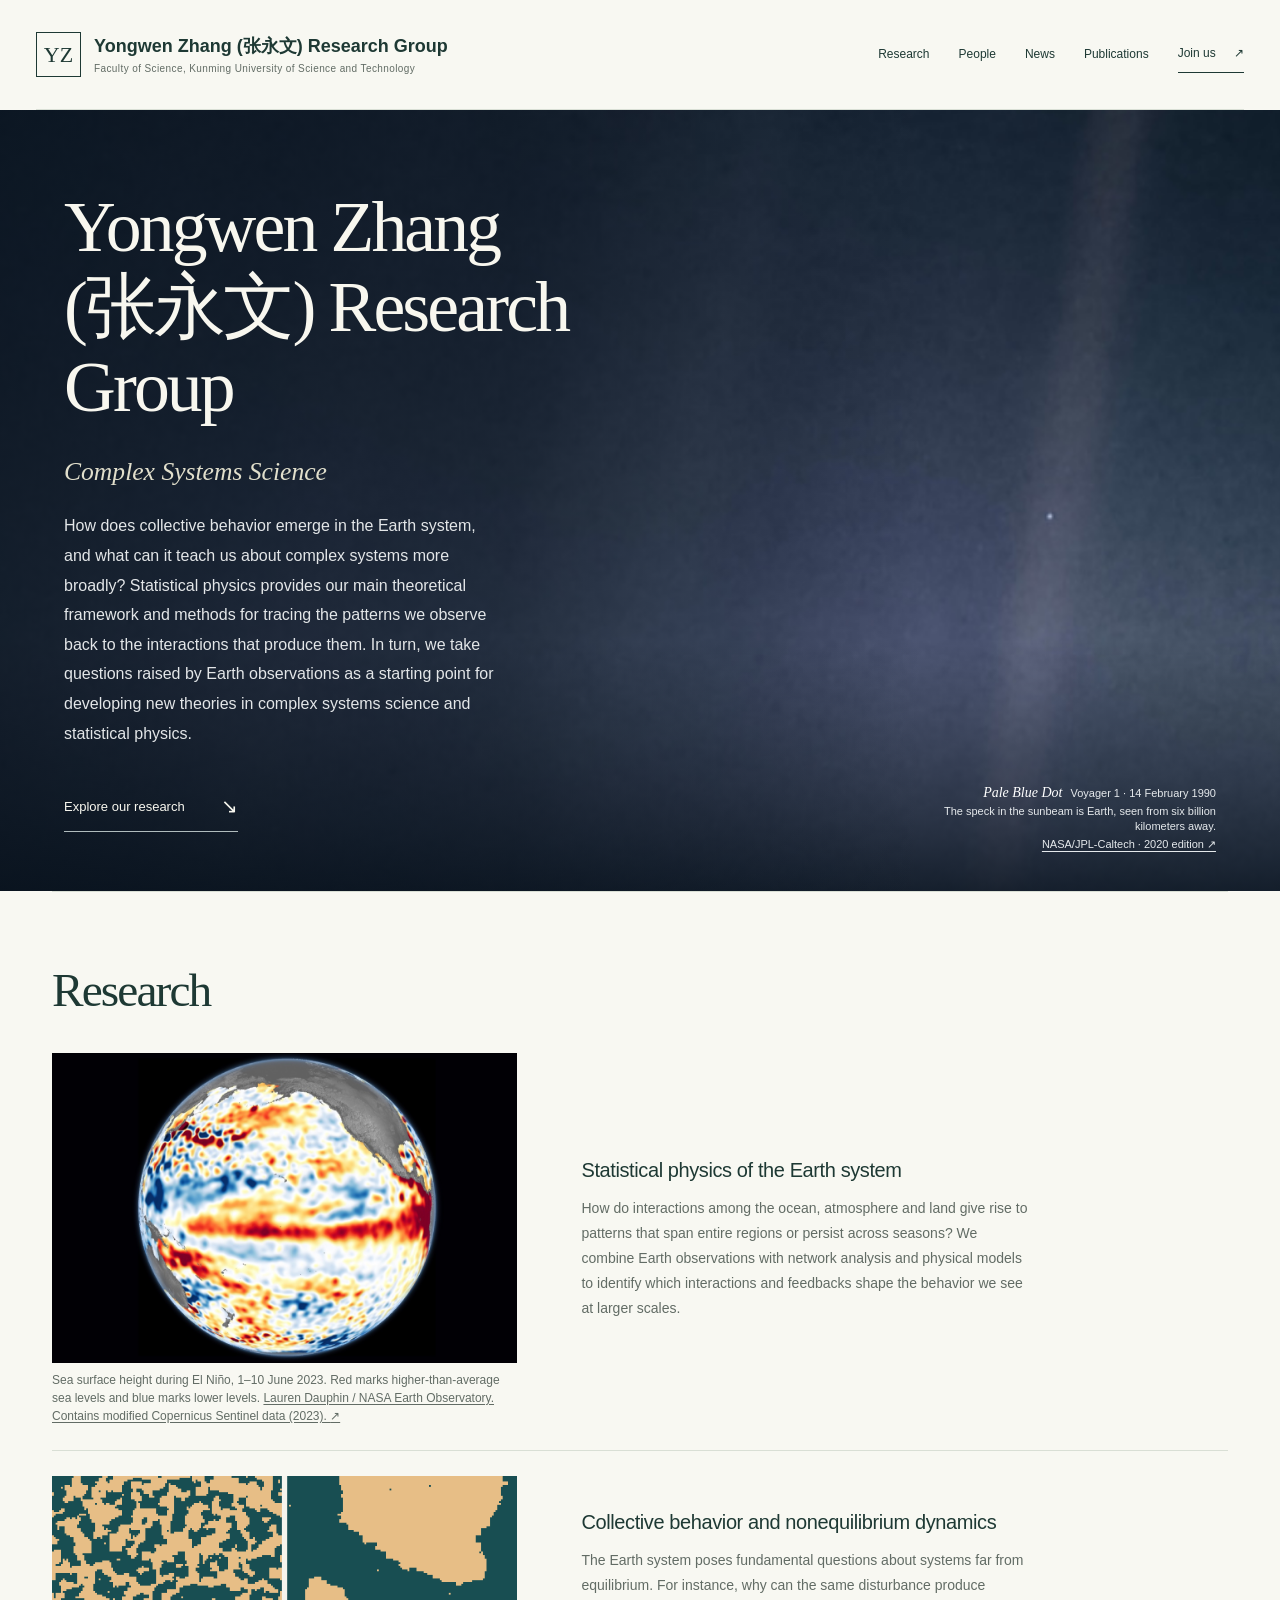
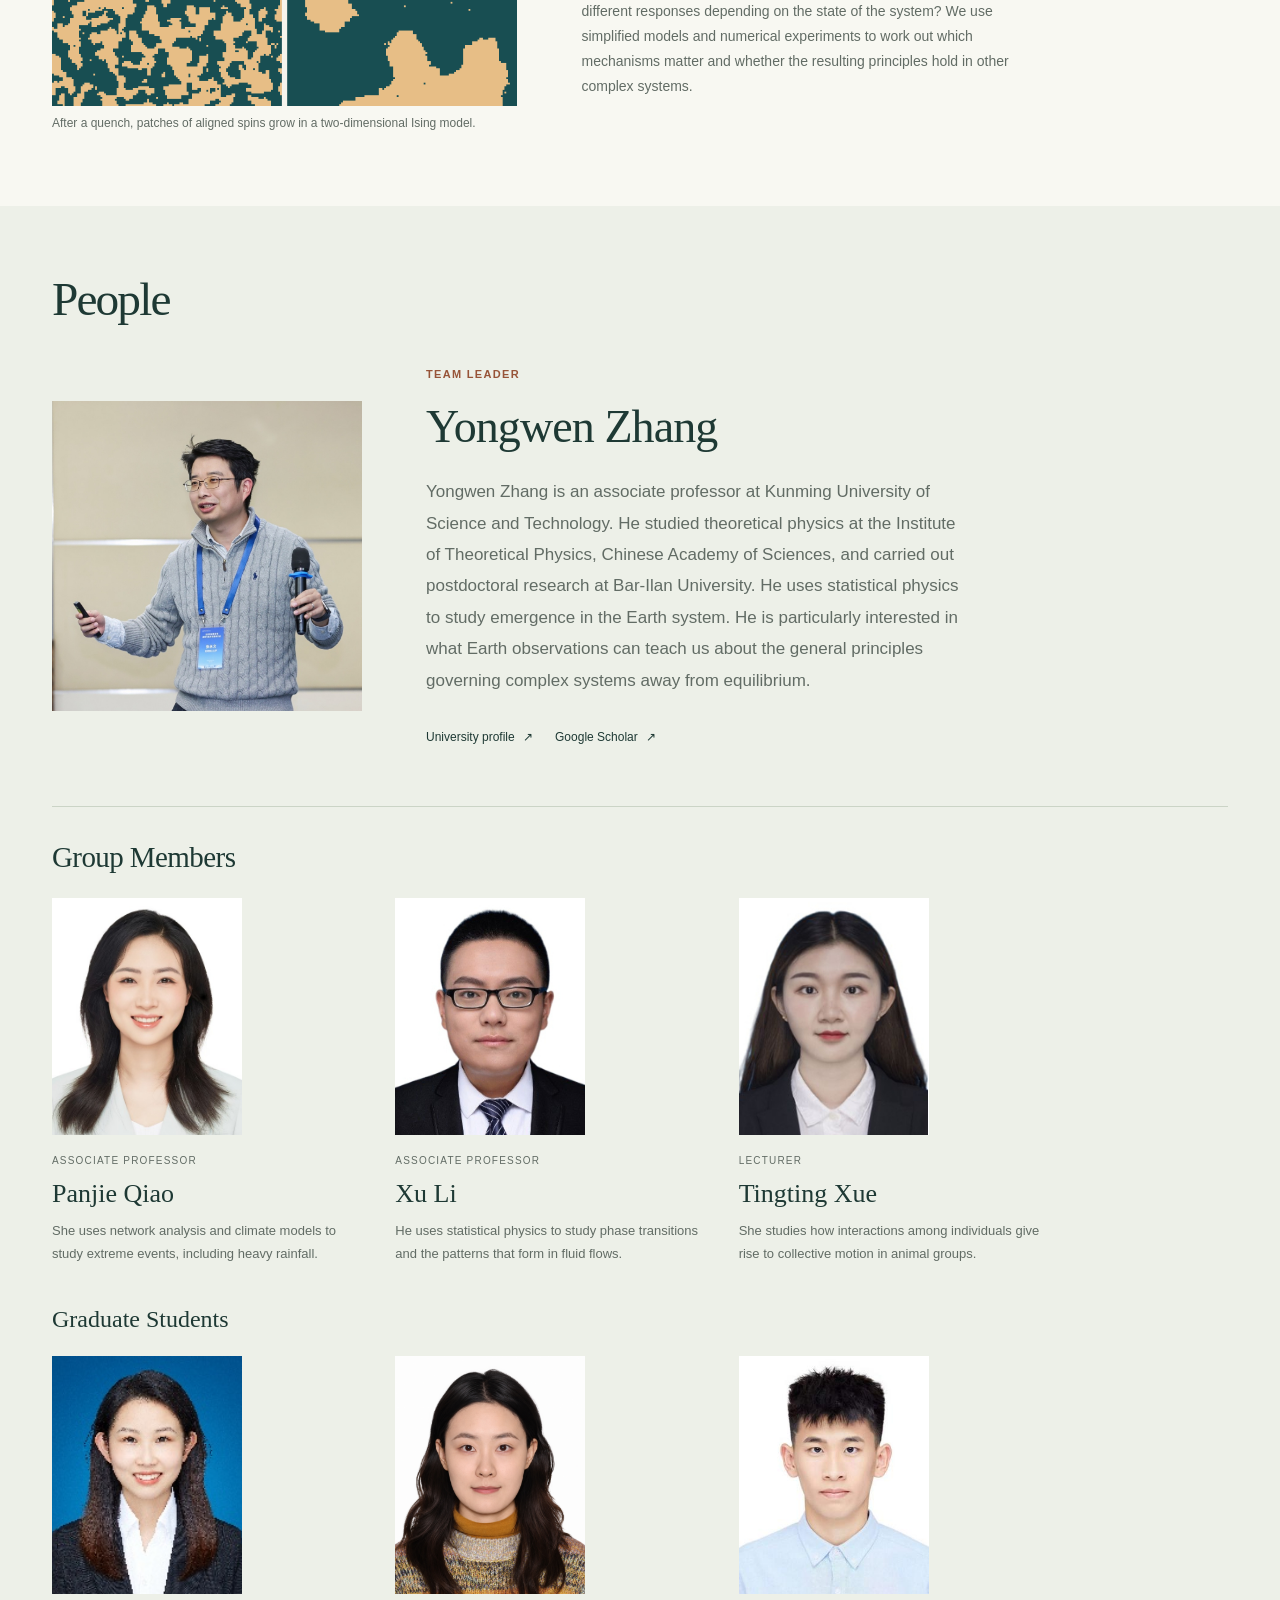
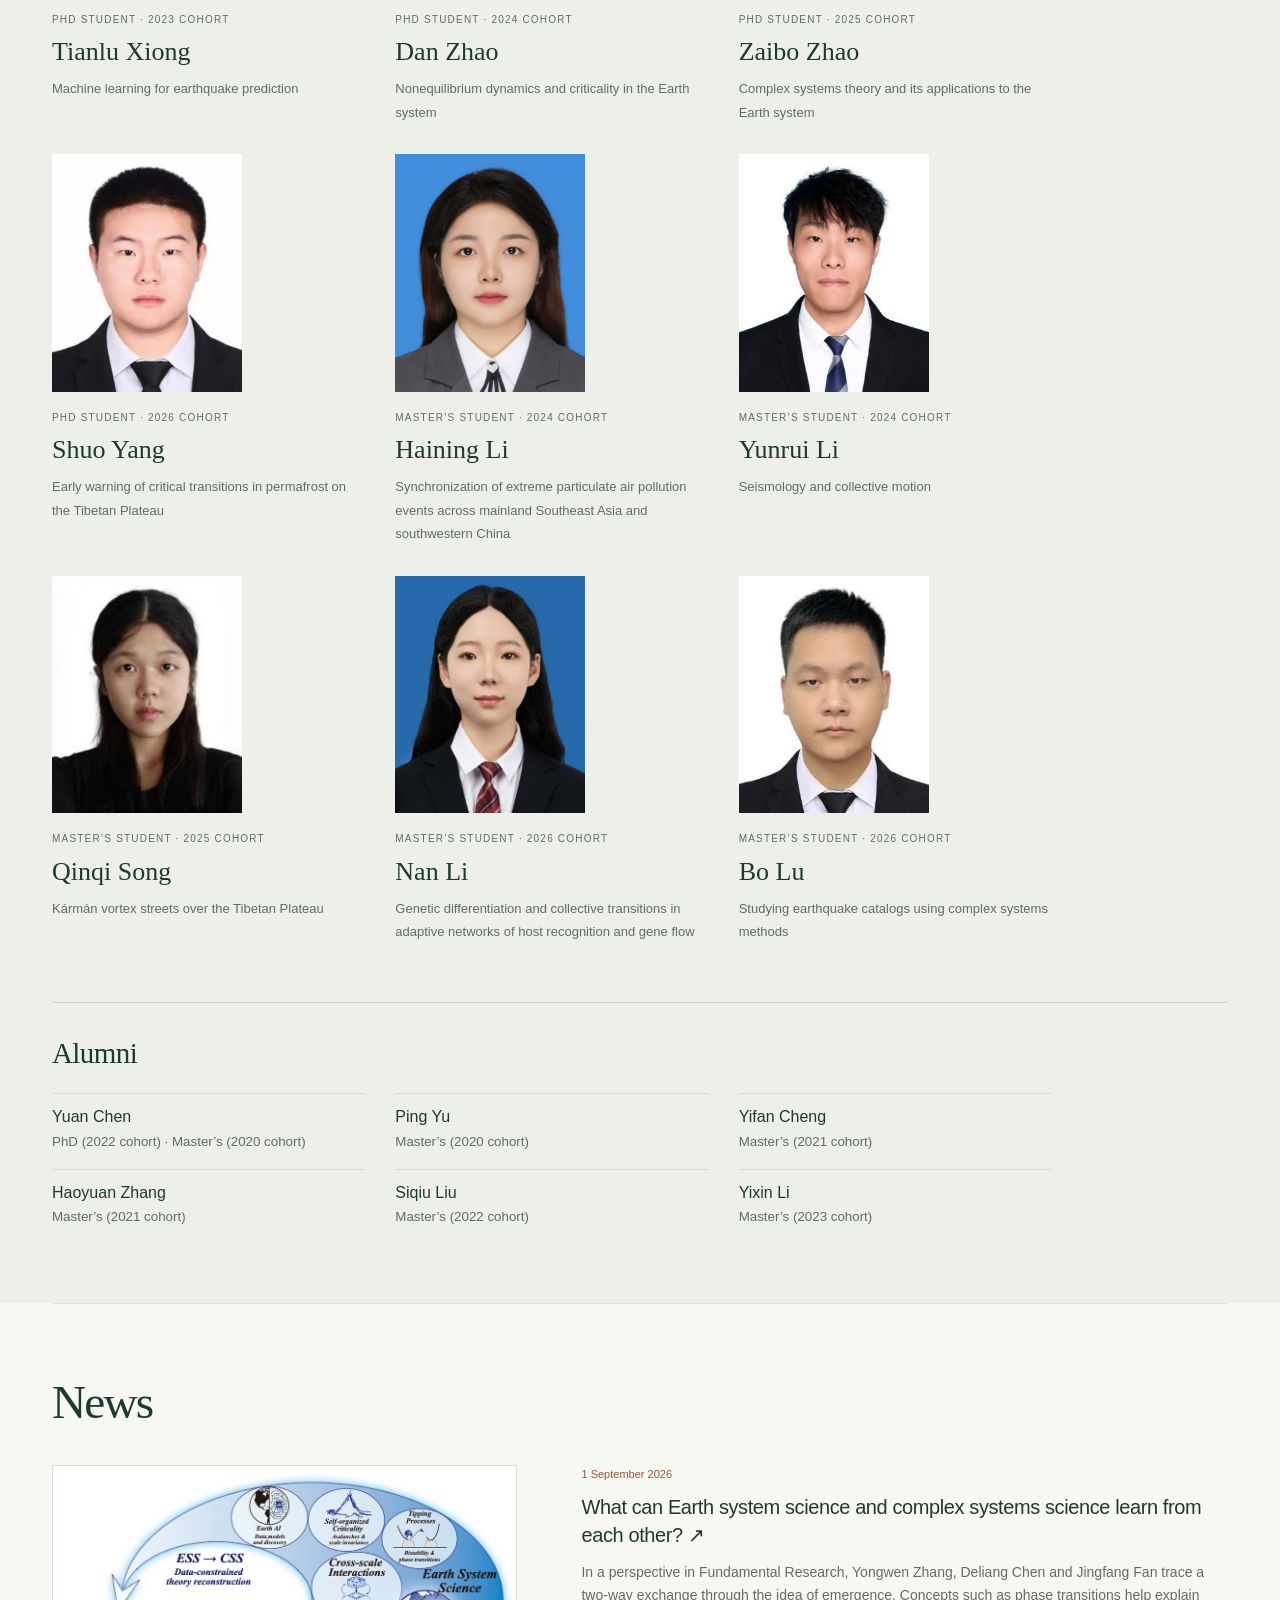
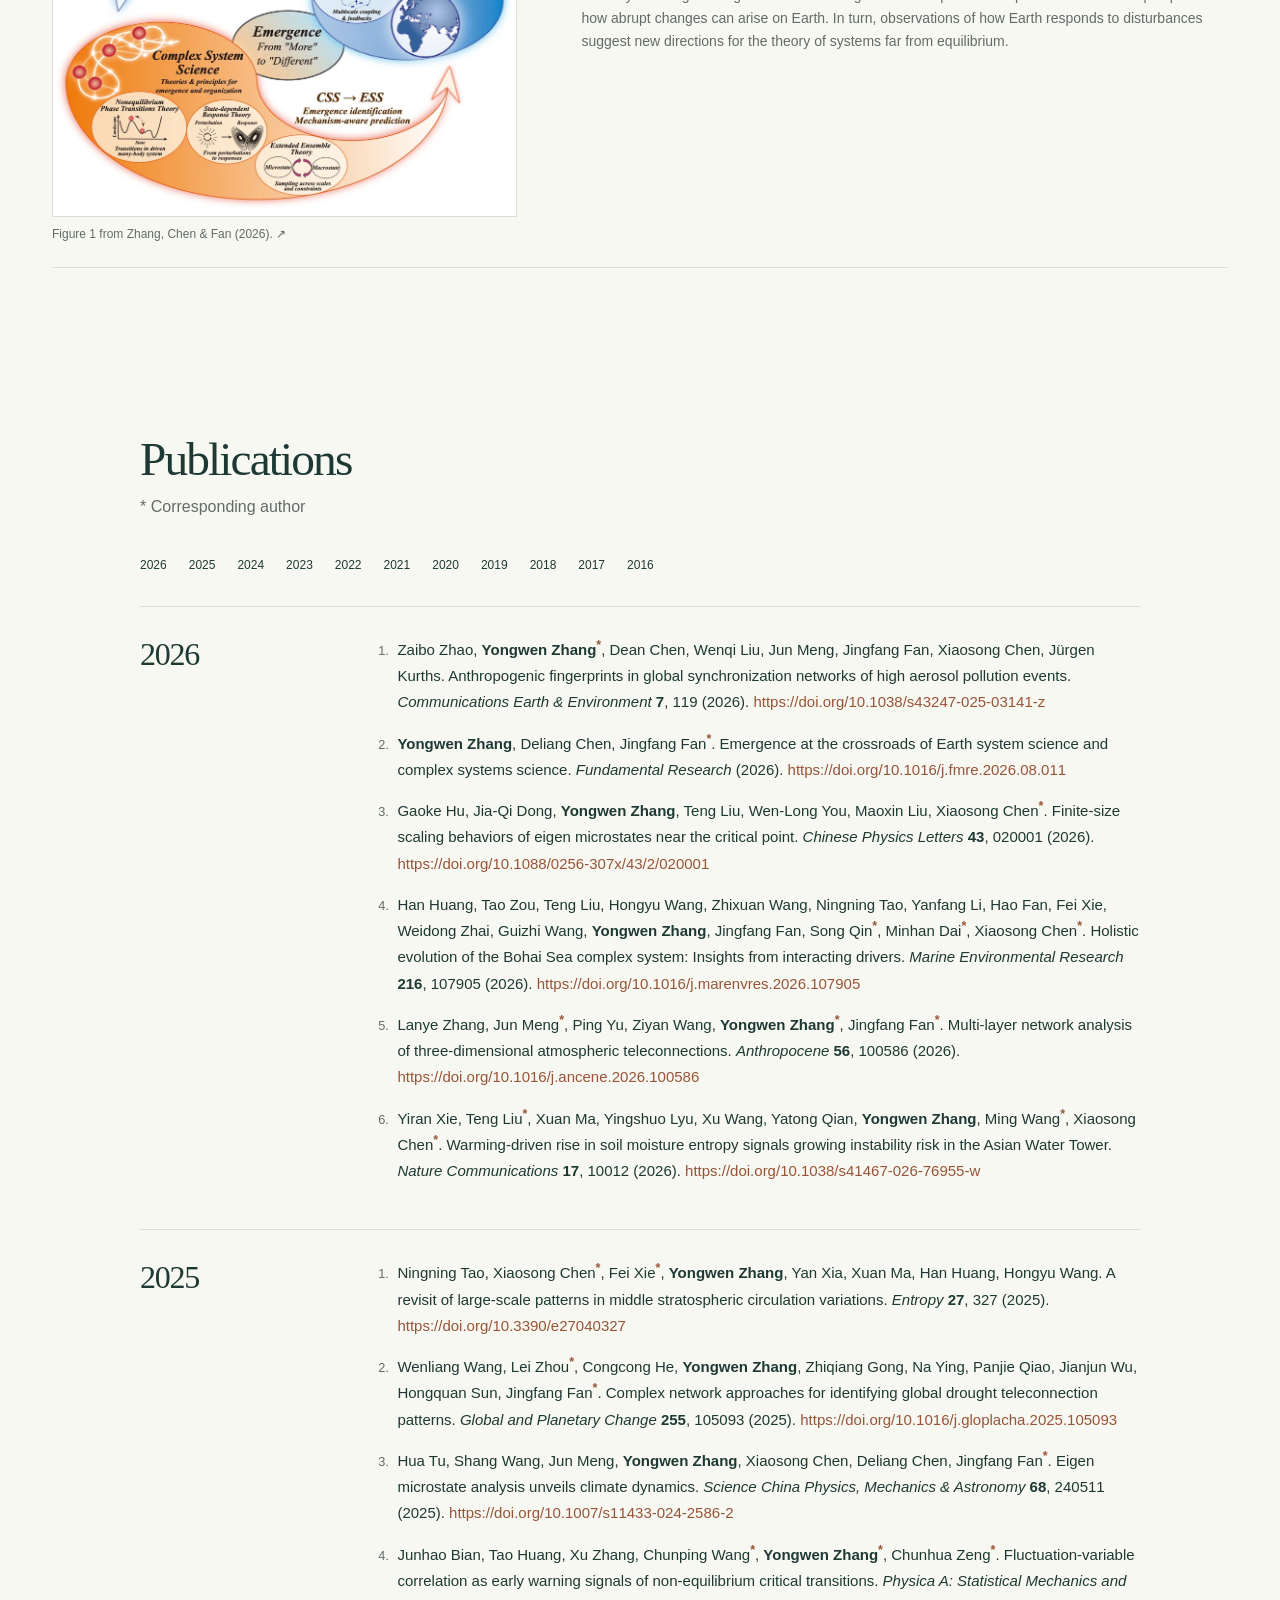
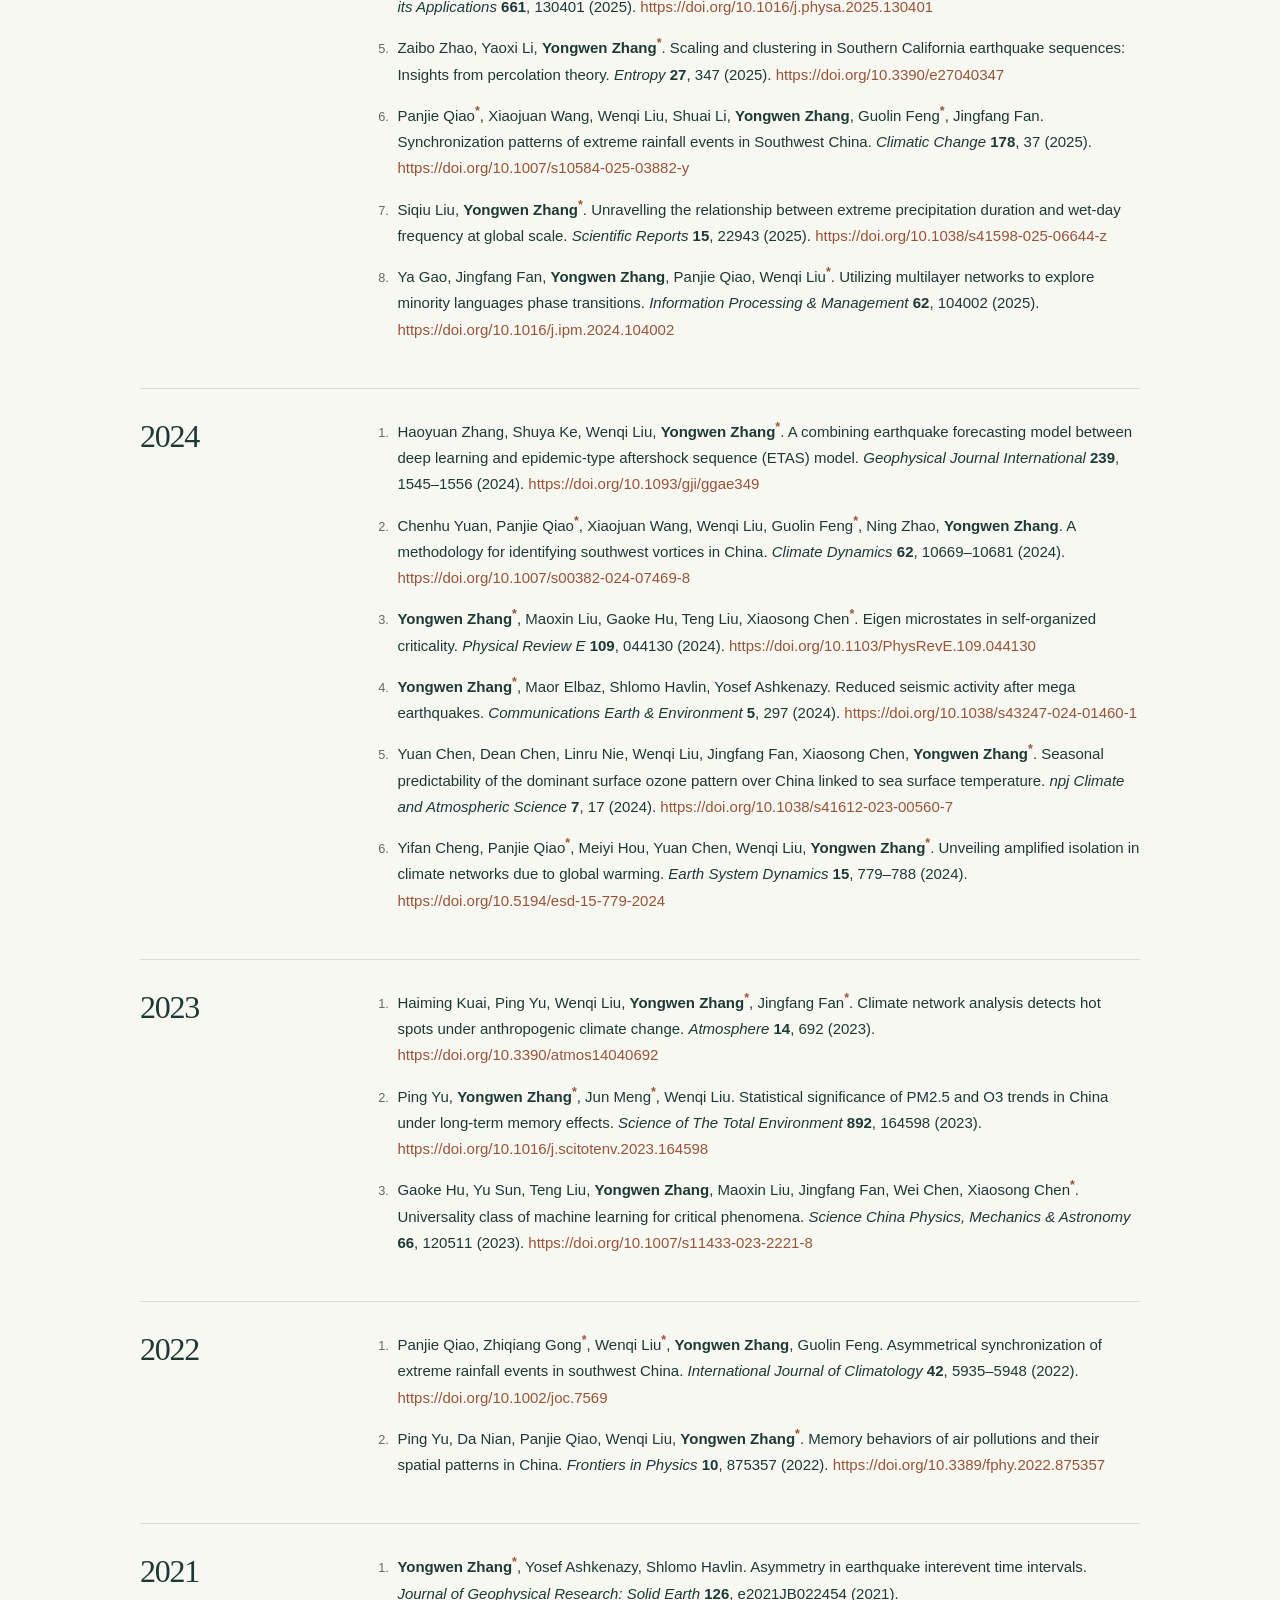
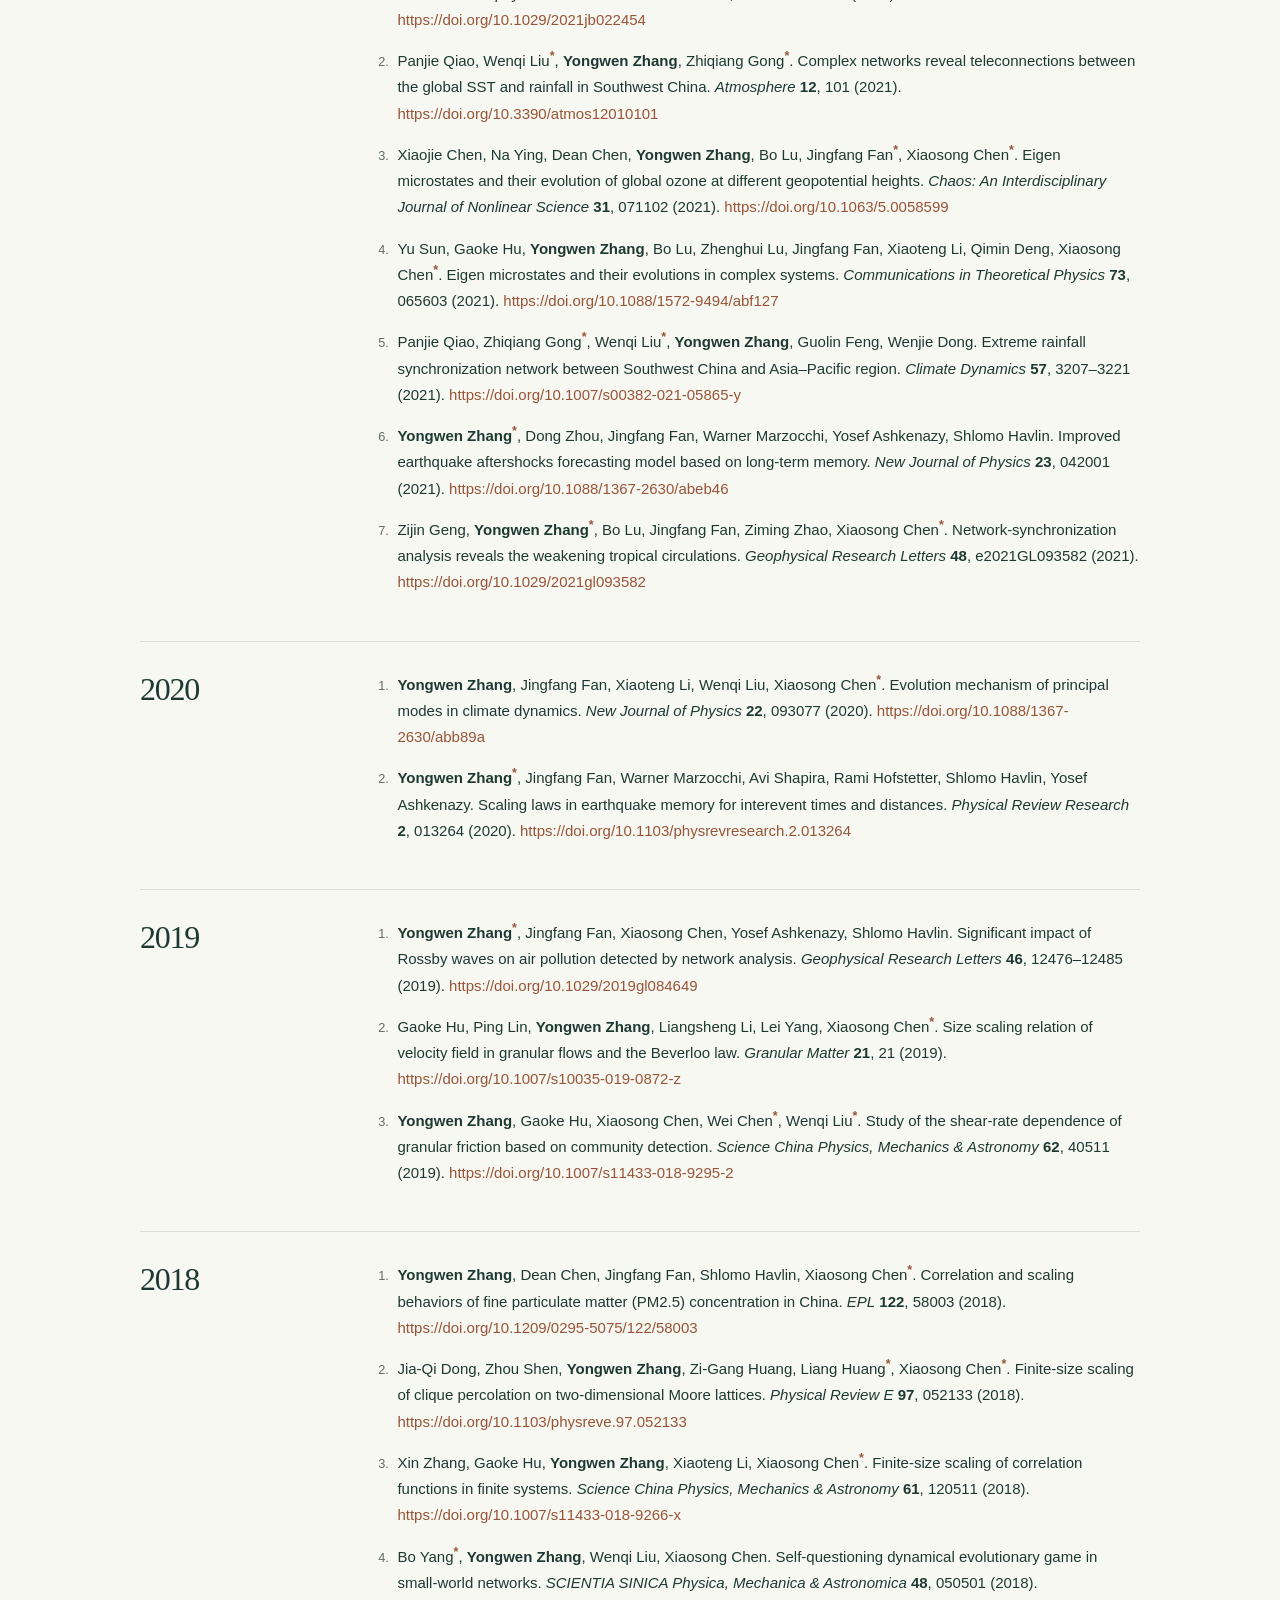
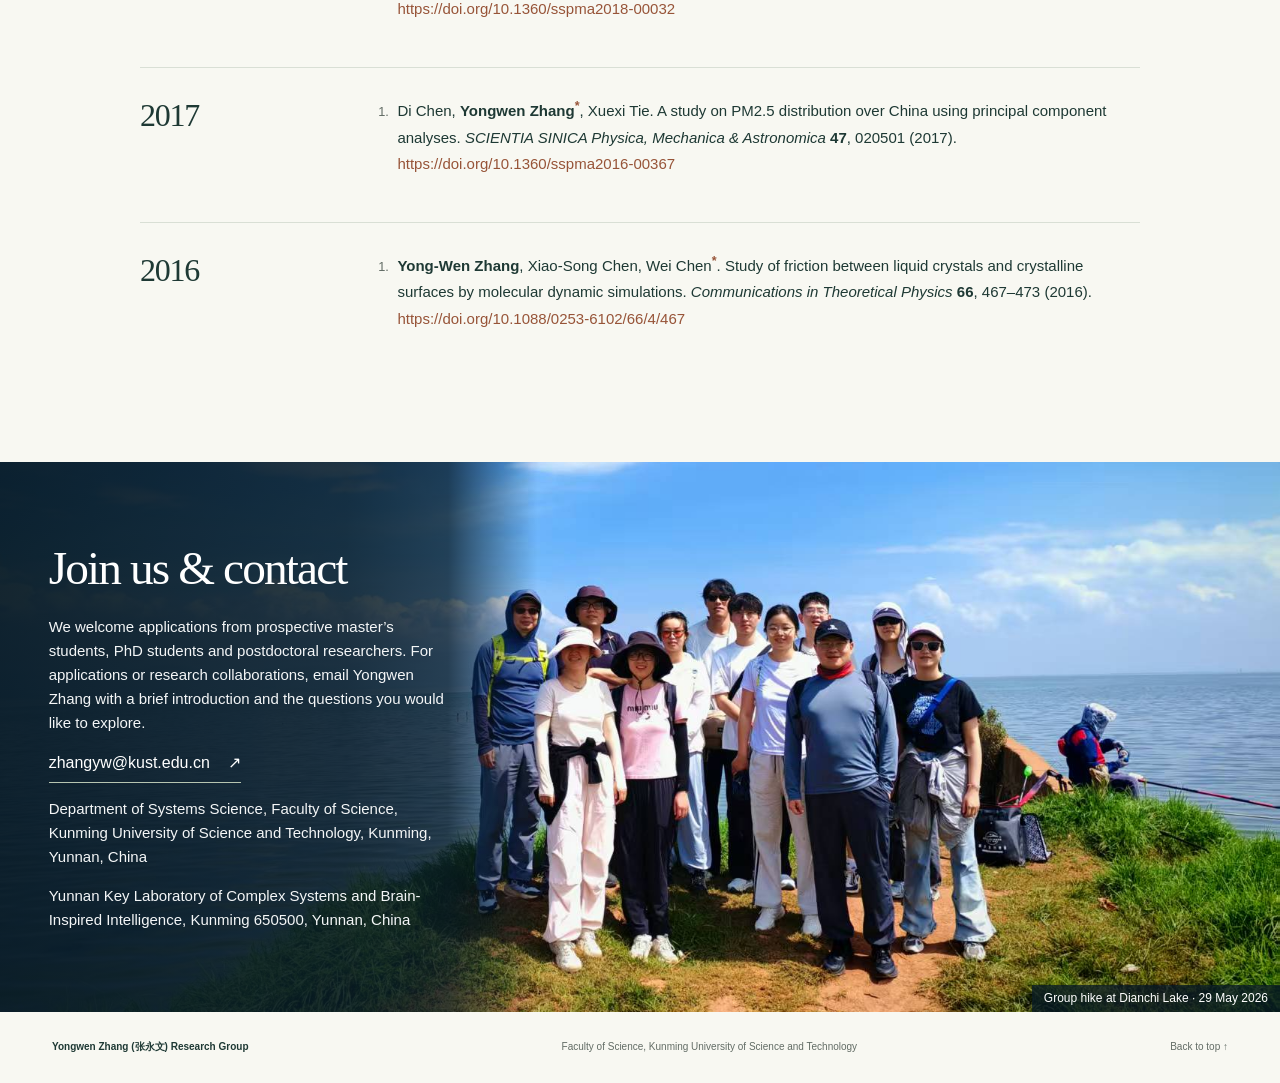
==== index.html @ d266d527 "Publish the Yongwen Zhang Research Group website" ====
<!doctype html>
<html lang="en">
<head>
  <meta charset="utf-8">
  <meta name="viewport" content="width=device-width, initial-scale=1">
  <meta name="description" content="Yongwen Zhang (张永文) Research Group at Kunming University of Science and Technology. How does collective behavior emerge in the Earth system, and what can it teach us about complex systems more broadly? Statistical physics provides our main theoretical framework and methods for tracing the patterns we observe back to the interactions that produce them. In turn, we take questions raised by Earth observations as a starting point for developing new theories in complex systems science and statistical physics.">

  <title>Yongwen Zhang (张永文) Research Group — Faculty of Science, Kunming University of Science and Technology</title>
  <link rel="icon" href="assets/favicon.svg" type="image/svg+xml">
  <link rel="stylesheet" href="assets/style.css">
</head>
<body>
  <a class="skip-link" href="#main">Skip to content</a>

  <header class="site-header">
    <a class="brand" href="#home" aria-label="Yongwen Zhang (张永文) Research Group home"><span class="brand-symbol" aria-hidden="true">YZ</span><span>Yongwen Zhang (张永文) Research Group<small>Faculty of Science, Kunming University of Science and Technology</small></span></a>
    <nav aria-label="Main navigation"><a href="#research">Research</a><a href="#people">People</a><a href="#news">News</a><a href="#publications">Publications</a><a class="nav-contact" href="#contact">Join us <span aria-hidden="true">↗</span></a></nav>
  </header>
  <main id="main">
    <section class="hero" id="home" aria-labelledby="hero-title">
      <div class="hero-copy">
        <h1 id="hero-title">Yongwen Zhang (张永文) Research Group</h1>
        <p class="hero-subtitle">Complex Systems Science</p>
        <p class="intro">How does collective behavior emerge in the Earth system, and what can it teach us about complex systems more broadly? Statistical physics provides our main theoretical framework and methods for tracing the patterns we observe back to the interactions that produce them. In turn, we take questions raised by Earth observations as a starting point for developing new theories in complex systems science and statistical physics.</p>
        <a class="text-link" href="#research">Explore our research <span aria-hidden="true">↘</span></a>
      </div>
      <figure class="voyager">
        <div class="voyager-image">
          <img src="assets/voyager-pale-blue-dot.jpg" width="1000" height="989"
               alt="Earth appears as a tiny speck of light in a pale sunbeam on the right.">
        </div>
        <figcaption>
          <span class="voyager-title">Pale Blue Dot</span>
          <span>Voyager 1 · 14 February 1990</span>
          <span class="voyager-note">The speck in the sunbeam is Earth, seen from six billion kilometers away.</span>
          <a href="https://www.jpl.nasa.gov/images/pia23645-pale-blue-dot-revisited/">NASA/JPL-Caltech · 2020 edition <span aria-hidden="true">↗</span></a>
        </figcaption>
      </figure>
    </section>
    <section class="section wrap" id="research" aria-labelledby="research-title">
      <h2 id="research-title">Research</h2>
      <div class="research-list"><article class="research-item"><figure class="research-figure"><img src="assets/research-earth-el-nino.jpg" alt="A satellite map shows a red band of above-average sea level stretching across the equatorial Pacific." width="1120" height="746" loading="lazy"><figcaption>Sea surface height during El Niño, 1–10 June 2023. Red marks higher-than-average sea levels and blue marks lower levels. <a href="https://science.nasa.gov/earth/earth-observatory/el-nino-returns-151481/">Lauren Dauphin / NASA Earth Observatory. Contains modified Copernicus Sentinel data (2023). <span aria-hidden="true">↗</span></a></figcaption></figure><div class="research-copy"><h3>Statistical physics of the Earth system</h3><p>How do interactions among the ocean, atmosphere and land give rise to patterns that span entire regions or persist across seasons? We combine Earth observations with network analysis and physical models to identify which interactions and feedbacks shape the behavior we see at larger scales.</p></div></article><article class="research-item"><figure class="research-figure"><img src="assets/research-collective-ising.png" alt="Two snapshots of the same lattice show small teal and ochre patches merging into larger domains." width="1036" height="512" loading="lazy"><figcaption>After a quench, patches of aligned spins grow in a two-dimensional Ising model. </figcaption></figure><div class="research-copy"><h3>Collective behavior and nonequilibrium dynamics</h3><p>The Earth system poses fundamental questions about systems far from equilibrium. For instance, why can the same disturbance produce different responses depending on the state of the system? We use simplified models and numerical experiments to work out which mechanisms matter and whether the resulting principles hold in other complex systems.</p></div></article></div>
    </section>
    <section class="people-section" id="people" aria-labelledby="people-title">
      <div class="wrap">
        <div class="section-title-row"><h2 id="people-title">People</h2></div>
        <div class="people-grid"><article class="person person-featured"><div class="person-portrait portrait-cropped" style="aspect-ratio:1000/1000"><img src="assets/people/yongwen-zhang-talk.jpg" alt="Yongwen Zhang" style="width:176.000000%;height:117.400000%;left:-39.400000%;top:-15.400000%;" loading="lazy" decoding="async"></div><div class="person-copy"><p class="role team-leader">Team Leader</p><h3>Yongwen Zhang</h3><p class="person-bio">Yongwen Zhang is an associate professor at Kunming University of Science and Technology. He studied theoretical physics at the Institute of Theoretical Physics, Chinese Academy of Sciences, and carried out postdoctoral research at Bar-Ilan University. He uses statistical physics to study emergence in the Earth system. He is particularly interested in what Earth observations can teach us about the general principles governing complex systems away from equilibrium.</p><div class="person-links"><a href="https://lxy.kmust.edu.cn/info/1137/1726.htm">University profile <span aria-hidden="true">↗</span></a> <a href="https://scholar.google.com/citations?user=1YPtGSUAAAAJ&amp;hl=zh-CN">Google Scholar <span aria-hidden="true">↗</span></a></div></div></article></div>
        <section class="students-section" id="group-members" aria-labelledby="students-title">
          <h3 id="students-title">Group Members</h3>
          <div class="students-grid"><article class="person"><div class="person-portrait portrait-cropped" style="aspect-ratio:432/540"><img src="assets/people/panjie-qiao.jpg" alt="Panjie Qiao" style="width:100.000000%;height:112.222222%;left:0.000000%;top:-2.222222%;" loading="lazy" decoding="async"></div><div class="person-copy"><p class="role">Associate Professor</p><h4>Panjie Qiao</h4><p class="person-bio">She uses network analysis and climate models to study extreme events, including heavy rainfall.</p></div></article><article class="person"><div class="person-portrait portrait-cropped" style="aspect-ratio:236/295"><img src="assets/people/xu-li.jpg" alt="Xu Li" style="width:125.000000%;height:140.000000%;left:-8.474576%;top:-15.932203%;" loading="lazy" decoding="async"></div><div class="person-copy"><p class="role">Associate Professor</p><h4>Xu Li</h4><p class="person-bio">He uses statistical physics to study phase transitions and the patterns that form in fluid flows.</p></div></article><article class="person"><div class="person-portrait portrait-cropped" style="aspect-ratio:216/270"><img src="assets/people/tingting-xue.jpg" alt="Tingting Xue" style="width:136.574074%;height:152.962963%;left:-17.592593%;top:-21.481481%;" loading="lazy" decoding="async"></div><div class="person-copy"><p class="role">Lecturer</p><h4>Tingting Xue</h4><p class="person-bio">She studies how interactions among individuals give rise to collective motion in animal groups.</p></div></article></div>
          <section class="student-roster" id="students" aria-labelledby="current-students-title"><h4 id="current-students-title">Graduate Students</h4><div class="students-grid"><article class="person"><div class="person-portrait portrait-cropped" style="aspect-ratio:160/200"><img src="assets/people/students/tianlu-xiong.jpg" alt="Tianlu Xiong" style="width:155.000000%;height:124.000000%;left:-27.500000%;top:0.000000%;" loading="lazy" decoding="async"></div><div class="person-copy"><p class="role">PhD Student · 2023 cohort</p><h5>Tianlu Xiong</h5><p class="person-bio">Machine learning for earthquake prediction</p></div></article><article class="person"><div class="person-portrait"><img src="assets/people/students/dan-zhao.png" alt="Dan Zhao" loading="lazy" decoding="async"></div><div class="person-copy"><p class="role">PhD Student · 2024 cohort</p><h5>Dan Zhao</h5><p class="person-bio">Nonequilibrium dynamics and criticality in the Earth system</p></div></article><article class="person"><div class="person-portrait portrait-cropped" style="aspect-ratio:316/395"><img src="assets/people/students/zaibo-zhao.jpg" alt="Zaibo Zhao" style="width:100.000000%;height:106.582278%;left:0.000000%;top:0.000000%;" loading="lazy" decoding="async"></div><div class="person-copy"><p class="role">PhD Student · 2025 cohort</p><h5>Zaibo Zhao</h5><p class="person-bio">Complex systems theory and its applications to the Earth system</p></div></article><article class="person"><div class="person-portrait portrait-cropped" style="aspect-ratio:300/375"><img src="assets/people/students/shuo-yang.jpg" alt="Shuo Yang" style="width:100.000000%;height:112.266667%;left:0.000000%;top:-5.866667%;" loading="lazy" decoding="async"></div><div class="person-copy"><p class="role">PhD Student · 2026 cohort</p><h5>Shuo Yang</h5><p class="person-bio">Early warning of critical transitions in permafrost on the Tibetan Plateau</p></div></article><article class="person"><div class="person-portrait portrait-cropped" style="aspect-ratio:280/350"><img src="assets/people/students/haining-li.png" alt="Haining Li" style="width:100.000000%;height:112.571429%;left:0.000000%;top:-6.000000%;" loading="lazy" decoding="async"></div><div class="person-copy"><p class="role">Master’s Student · 2024 cohort</p><h5>Haining Li</h5><p class="person-bio">Synchronization of extreme particulate air pollution events across mainland Southeast Asia and southwestern China</p></div></article><article class="person"><div class="person-portrait portrait-cropped" style="aspect-ratio:280/350"><img src="assets/people/students/yunrui-li.jpg" alt="Yunrui Li" style="width:108.571429%;height:121.428571%;left:-4.285714%;top:-4.571429%;" loading="lazy" decoding="async"></div><div class="person-copy"><p class="role">Master’s Student · 2024 cohort</p><h5>Yunrui Li</h5><p class="person-bio">Seismology and collective motion</p></div></article><article class="person"><div class="person-portrait portrait-cropped" style="aspect-ratio:268/335"><img src="assets/people/students/qinqi-song.jpg" alt="Qinqi Song" style="width:105.597015%;height:113.134328%;left:-2.611940%;top:-2.388060%;" loading="lazy" decoding="async"></div><div class="person-copy"><p class="role">Master’s Student · 2025 cohort</p><h5>Qinqi Song</h5><p class="person-bio">Kármán vortex streets over the Tibetan Plateau</p></div></article><article class="person"><div class="person-portrait portrait-cropped" style="aspect-ratio:320/400"><img src="assets/people/students/nan-li.jpg" alt="Nan Li" style="width:100.937500%;height:113.250000%;left:-0.312500%;top:0.000000%;" loading="lazy" decoding="async"></div><div class="person-copy"><p class="role">Master’s Student · 2026 cohort</p><h5>Nan Li</h5><p class="person-bio">Genetic differentiation and collective transitions in adaptive networks of host recognition and gene flow</p></div></article><article class="person"><div class="person-portrait portrait-cropped" style="aspect-ratio:292/365"><img src="assets/people/students/bo-lu.jpg" alt="Bo Lu" style="width:101.027397%;height:113.150685%;left:-0.342466%;top:-1.095890%;" loading="lazy" decoding="async"></div><div class="person-copy"><p class="role">Master’s Student · 2026 cohort</p><h5>Bo Lu</h5><p class="person-bio">Studying earthquake catalogs using complex systems methods</p></div></article></div></section>
        </section>
        <section class="students-section" id="alumni" aria-labelledby="alumni-title"><h3 id="alumni-title">Alumni</h3><ul class="alumni-list"><li><span>Yuan Chen</span><small>PhD (2022 cohort) · Master’s (2020 cohort)</small></li><li><span>Ping Yu</span><small>Master’s (2020 cohort)</small></li><li><span>Yifan Cheng</span><small>Master’s (2021 cohort)</small></li><li><span>Haoyuan Zhang</span><small>Master’s (2021 cohort)</small></li><li><span>Siqiu Liu</span><small>Master’s (2022 cohort)</small></li><li><span>Yixin Li</span><small>Master’s (2023 cohort)</small></li></ul></section>
      </div>
    </section>
    <section class="section wrap news-section" id="news" aria-labelledby="news-title">
      <h2 id="news-title">News</h2>
      <div class="news-list"><article class="news-item"><figure class="news-figure"><a href="assets/news-earth-emergence-figure-1.webp" aria-label="View full-size figure for What can Earth system science and complex systems science learn from each other?"><img src="assets/news-earth-emergence-preview.webp" alt="Two arrows connect Earth system science and complex systems science. Earth observations constrain theory, and complex systems theory helps explain emergent behavior on Earth." width="960" height="725" loading="lazy" decoding="async"></a><figcaption><a href="https://sss.bnu.edu.cn/sxwzx/cgsd/baedcfd6e5794ac796046c6e4a54a356.htm">Figure 1 from Zhang, Chen &amp; Fan (2026). <span aria-hidden="true">↗</span></a></figcaption></figure><div class="news-copy"><time datetime="2026-09-01">1 September 2026</time><h3><a href="https://doi.org/10.1016/j.fmre.2026.08.011">What can Earth system science and complex systems science learn from each other? <span aria-hidden="true">↗</span></a></h3><p>In a perspective in Fundamental Research, Yongwen Zhang, Deliang Chen and Jingfang Fan trace a two-way exchange through the idea of emergence. Concepts such as phase transitions help explain how abrupt changes can arise on Earth. In turn, observations of how Earth responds to disturbances suggest new directions for the theory of systems far from equilibrium.</p></div></article></div>
    </section>
    <section class="wrap bibliography" id="publications" aria-labelledby="publications-title">
      <h2 id="publications-title">Publications</h2>
      <p class="correspondence-key">* Corresponding author</p>
      <nav class="year-nav" aria-label="Browse by publication year"><a href="#year-2026">2026</a> <a href="#year-2025">2025</a> <a href="#year-2024">2024</a> <a href="#year-2023">2023</a> <a href="#year-2022">2022</a> <a href="#year-2021">2021</a> <a href="#year-2020">2020</a> <a href="#year-2019">2019</a> <a href="#year-2018">2018</a> <a href="#year-2017">2017</a> <a href="#year-2016">2016</a></nav>
      <section class="bibliography-year" aria-labelledby="year-2026"><h3 class="year-title" id="year-2026">2026</h3><ol class="citations"><li>Zaibo Zhao, <strong>Yongwen Zhang</strong><sup class="corresponding" title="Corresponding author" aria-label="Corresponding author">*</sup>, Dean Chen, Wenqi Liu, Jun Meng, Jingfang Fan, Xiaosong Chen, Jürgen Kurths. Anthropogenic fingerprints in global synchronization networks of high aerosol pollution events. <i>Communications Earth &amp; Environment</i> <b>7</b>, 119 (2026). <a href="https://doi.org/10.1038/s43247-025-03141-z">https://doi.org/10.1038/s43247-025-03141-z</a></li><li><strong>Yongwen Zhang</strong>, Deliang Chen, Jingfang Fan<sup class="corresponding" title="Corresponding author" aria-label="Corresponding author">*</sup>. Emergence at the crossroads of Earth system science and complex systems science. <i>Fundamental Research</i> (2026). <a href="https://doi.org/10.1016/j.fmre.2026.08.011">https://doi.org/10.1016/j.fmre.2026.08.011</a></li><li>Gaoke Hu, Jia-Qi Dong, <strong>Yongwen Zhang</strong>, Teng Liu, Wen-Long You, Maoxin Liu, Xiaosong Chen<sup class="corresponding" title="Corresponding author" aria-label="Corresponding author">*</sup>. Finite-size scaling behaviors of eigen microstates near the critical point. <i>Chinese Physics Letters</i> <b>43</b>, 020001 (2026). <a href="https://doi.org/10.1088/0256-307x/43/2/020001">https://doi.org/10.1088/0256-307x/43/2/020001</a></li><li>Han Huang, Tao Zou, Teng Liu, Hongyu Wang, Zhixuan Wang, Ningning Tao, Yanfang Li, Hao Fan, Fei Xie, Weidong Zhai, Guizhi Wang, <strong>Yongwen Zhang</strong>, Jingfang Fan, Song Qin<sup class="corresponding" title="Corresponding author" aria-label="Corresponding author">*</sup>, Minhan Dai<sup class="corresponding" title="Corresponding author" aria-label="Corresponding author">*</sup>, Xiaosong Chen<sup class="corresponding" title="Corresponding author" aria-label="Corresponding author">*</sup>. Holistic evolution of the Bohai Sea complex system: Insights from interacting drivers. <i>Marine Environmental Research</i> <b>216</b>, 107905 (2026). <a href="https://doi.org/10.1016/j.marenvres.2026.107905">https://doi.org/10.1016/j.marenvres.2026.107905</a></li><li>Lanye Zhang, Jun Meng<sup class="corresponding" title="Corresponding author" aria-label="Corresponding author">*</sup>, Ping Yu, Ziyan Wang, <strong>Yongwen Zhang</strong><sup class="corresponding" title="Corresponding author" aria-label="Corresponding author">*</sup>, Jingfang Fan<sup class="corresponding" title="Corresponding author" aria-label="Corresponding author">*</sup>. Multi-layer network analysis of three-dimensional atmospheric teleconnections. <i>Anthropocene</i> <b>56</b>, 100586 (2026). <a href="https://doi.org/10.1016/j.ancene.2026.100586">https://doi.org/10.1016/j.ancene.2026.100586</a></li><li>Yiran Xie, Teng Liu<sup class="corresponding" title="Corresponding author" aria-label="Corresponding author">*</sup>, Xuan Ma, Yingshuo Lyu, Xu Wang, Yatong Qian, <strong>Yongwen Zhang</strong>, Ming Wang<sup class="corresponding" title="Corresponding author" aria-label="Corresponding author">*</sup>, Xiaosong Chen<sup class="corresponding" title="Corresponding author" aria-label="Corresponding author">*</sup>. Warming-driven rise in soil moisture entropy signals growing instability risk in the Asian Water Tower. <i>Nature Communications</i> <b>17</b>, 10012 (2026). <a href="https://doi.org/10.1038/s41467-026-76955-w">https://doi.org/10.1038/s41467-026-76955-w</a></li></ol></section>
<section class="bibliography-year" aria-labelledby="year-2025"><h3 class="year-title" id="year-2025">2025</h3><ol class="citations"><li>Ningning Tao, Xiaosong Chen<sup class="corresponding" title="Corresponding author" aria-label="Corresponding author">*</sup>, Fei Xie<sup class="corresponding" title="Corresponding author" aria-label="Corresponding author">*</sup>, <strong>Yongwen Zhang</strong>, Yan Xia, Xuan Ma, Han Huang, Hongyu Wang. A revisit of large-scale patterns in middle stratospheric circulation variations. <i>Entropy</i> <b>27</b>, 327 (2025). <a href="https://doi.org/10.3390/e27040327">https://doi.org/10.3390/e27040327</a></li><li>Wenliang Wang, Lei Zhou<sup class="corresponding" title="Corresponding author" aria-label="Corresponding author">*</sup>, Congcong He, <strong>Yongwen Zhang</strong>, Zhiqiang Gong, Na Ying, Panjie Qiao, Jianjun Wu, Hongquan Sun, Jingfang Fan<sup class="corresponding" title="Corresponding author" aria-label="Corresponding author">*</sup>. Complex network approaches for identifying global drought teleconnection patterns. <i>Global and Planetary Change</i> <b>255</b>, 105093 (2025). <a href="https://doi.org/10.1016/j.gloplacha.2025.105093">https://doi.org/10.1016/j.gloplacha.2025.105093</a></li><li>Hua Tu, Shang Wang, Jun Meng, <strong>Yongwen Zhang</strong>, Xiaosong Chen, Deliang Chen, Jingfang Fan<sup class="corresponding" title="Corresponding author" aria-label="Corresponding author">*</sup>. Eigen microstate analysis unveils climate dynamics. <i>Science China Physics, Mechanics &amp; Astronomy</i> <b>68</b>, 240511 (2025). <a href="https://doi.org/10.1007/s11433-024-2586-2">https://doi.org/10.1007/s11433-024-2586-2</a></li><li>Junhao Bian, Tao Huang, Xu Zhang, Chunping Wang<sup class="corresponding" title="Corresponding author" aria-label="Corresponding author">*</sup>, <strong>Yongwen Zhang</strong><sup class="corresponding" title="Corresponding author" aria-label="Corresponding author">*</sup>, Chunhua Zeng<sup class="corresponding" title="Corresponding author" aria-label="Corresponding author">*</sup>. Fluctuation-variable correlation as early warning signals of non-equilibrium critical transitions. <i>Physica A: Statistical Mechanics and its Applications</i> <b>661</b>, 130401 (2025). <a href="https://doi.org/10.1016/j.physa.2025.130401">https://doi.org/10.1016/j.physa.2025.130401</a></li><li>Zaibo Zhao, Yaoxi Li, <strong>Yongwen Zhang</strong><sup class="corresponding" title="Corresponding author" aria-label="Corresponding author">*</sup>. Scaling and clustering in Southern California earthquake sequences: Insights from percolation theory. <i>Entropy</i> <b>27</b>, 347 (2025). <a href="https://doi.org/10.3390/e27040347">https://doi.org/10.3390/e27040347</a></li><li>Panjie Qiao<sup class="corresponding" title="Corresponding author" aria-label="Corresponding author">*</sup>, Xiaojuan Wang, Wenqi Liu, Shuai Li, <strong>Yongwen Zhang</strong>, Guolin Feng<sup class="corresponding" title="Corresponding author" aria-label="Corresponding author">*</sup>, Jingfang Fan. Synchronization patterns of extreme rainfall events in Southwest China. <i>Climatic Change</i> <b>178</b>, 37 (2025). <a href="https://doi.org/10.1007/s10584-025-03882-y">https://doi.org/10.1007/s10584-025-03882-y</a></li><li>Siqiu Liu, <strong>Yongwen Zhang</strong><sup class="corresponding" title="Corresponding author" aria-label="Corresponding author">*</sup>. Unravelling the relationship between extreme precipitation duration and wet-day frequency at global scale. <i>Scientific Reports</i> <b>15</b>, 22943 (2025). <a href="https://doi.org/10.1038/s41598-025-06644-z">https://doi.org/10.1038/s41598-025-06644-z</a></li><li>Ya Gao, Jingfang Fan, <strong>Yongwen Zhang</strong>, Panjie Qiao, Wenqi Liu<sup class="corresponding" title="Corresponding author" aria-label="Corresponding author">*</sup>. Utilizing multilayer networks to explore minority languages phase transitions. <i>Information Processing &amp; Management</i> <b>62</b>, 104002 (2025). <a href="https://doi.org/10.1016/j.ipm.2024.104002">https://doi.org/10.1016/j.ipm.2024.104002</a></li></ol></section>
<section class="bibliography-year" aria-labelledby="year-2024"><h3 class="year-title" id="year-2024">2024</h3><ol class="citations"><li>Haoyuan Zhang, Shuya Ke, Wenqi Liu, <strong>Yongwen Zhang</strong><sup class="corresponding" title="Corresponding author" aria-label="Corresponding author">*</sup>. A combining earthquake forecasting model between deep learning and epidemic-type aftershock sequence (ETAS) model. <i>Geophysical Journal International</i> <b>239</b>, 1545–1556 (2024). <a href="https://doi.org/10.1093/gji/ggae349">https://doi.org/10.1093/gji/ggae349</a></li><li>Chenhu Yuan, Panjie Qiao<sup class="corresponding" title="Corresponding author" aria-label="Corresponding author">*</sup>, Xiaojuan Wang, Wenqi Liu, Guolin Feng<sup class="corresponding" title="Corresponding author" aria-label="Corresponding author">*</sup>, Ning Zhao, <strong>Yongwen Zhang</strong>. A methodology for identifying southwest vortices in China. <i>Climate Dynamics</i> <b>62</b>, 10669–10681 (2024). <a href="https://doi.org/10.1007/s00382-024-07469-8">https://doi.org/10.1007/s00382-024-07469-8</a></li><li><strong>Yongwen Zhang</strong><sup class="corresponding" title="Corresponding author" aria-label="Corresponding author">*</sup>, Maoxin Liu, Gaoke Hu, Teng Liu, Xiaosong Chen<sup class="corresponding" title="Corresponding author" aria-label="Corresponding author">*</sup>. Eigen microstates in self-organized criticality. <i>Physical Review E</i> <b>109</b>, 044130 (2024). <a href="https://doi.org/10.1103/PhysRevE.109.044130">https://doi.org/10.1103/PhysRevE.109.044130</a></li><li><strong>Yongwen Zhang</strong><sup class="corresponding" title="Corresponding author" aria-label="Corresponding author">*</sup>, Maor Elbaz, Shlomo Havlin, Yosef Ashkenazy. Reduced seismic activity after mega earthquakes. <i>Communications Earth &amp; Environment</i> <b>5</b>, 297 (2024). <a href="https://doi.org/10.1038/s43247-024-01460-1">https://doi.org/10.1038/s43247-024-01460-1</a></li><li>Yuan Chen, Dean Chen, Linru Nie, Wenqi Liu, Jingfang Fan, Xiaosong Chen, <strong>Yongwen Zhang</strong><sup class="corresponding" title="Corresponding author" aria-label="Corresponding author">*</sup>. Seasonal predictability of the dominant surface ozone pattern over China linked to sea surface temperature. <i>npj Climate and Atmospheric Science</i> <b>7</b>, 17 (2024). <a href="https://doi.org/10.1038/s41612-023-00560-7">https://doi.org/10.1038/s41612-023-00560-7</a></li><li>Yifan Cheng, Panjie Qiao<sup class="corresponding" title="Corresponding author" aria-label="Corresponding author">*</sup>, Meiyi Hou, Yuan Chen, Wenqi Liu, <strong>Yongwen Zhang</strong><sup class="corresponding" title="Corresponding author" aria-label="Corresponding author">*</sup>. Unveiling amplified isolation in climate networks due to global warming. <i>Earth System Dynamics</i> <b>15</b>, 779–788 (2024). <a href="https://doi.org/10.5194/esd-15-779-2024">https://doi.org/10.5194/esd-15-779-2024</a></li></ol></section>
<section class="bibliography-year" aria-labelledby="year-2023"><h3 class="year-title" id="year-2023">2023</h3><ol class="citations"><li>Haiming Kuai, Ping Yu, Wenqi Liu, <strong>Yongwen Zhang</strong><sup class="corresponding" title="Corresponding author" aria-label="Corresponding author">*</sup>, Jingfang Fan<sup class="corresponding" title="Corresponding author" aria-label="Corresponding author">*</sup>. Climate network analysis detects hot spots under anthropogenic climate change. <i>Atmosphere</i> <b>14</b>, 692 (2023). <a href="https://doi.org/10.3390/atmos14040692">https://doi.org/10.3390/atmos14040692</a></li><li>Ping Yu, <strong>Yongwen Zhang</strong><sup class="corresponding" title="Corresponding author" aria-label="Corresponding author">*</sup>, Jun Meng<sup class="corresponding" title="Corresponding author" aria-label="Corresponding author">*</sup>, Wenqi Liu. Statistical significance of PM2.5 and O3 trends in China under long-term memory effects. <i>Science of The Total Environment</i> <b>892</b>, 164598 (2023). <a href="https://doi.org/10.1016/j.scitotenv.2023.164598">https://doi.org/10.1016/j.scitotenv.2023.164598</a></li><li>Gaoke Hu, Yu Sun, Teng Liu, <strong>Yongwen Zhang</strong>, Maoxin Liu, Jingfang Fan, Wei Chen, Xiaosong Chen<sup class="corresponding" title="Corresponding author" aria-label="Corresponding author">*</sup>. Universality class of machine learning for critical phenomena. <i>Science China Physics, Mechanics &amp; Astronomy</i> <b>66</b>, 120511 (2023). <a href="https://doi.org/10.1007/s11433-023-2221-8">https://doi.org/10.1007/s11433-023-2221-8</a></li></ol></section>
<section class="bibliography-year" aria-labelledby="year-2022"><h3 class="year-title" id="year-2022">2022</h3><ol class="citations"><li>Panjie Qiao, Zhiqiang Gong<sup class="corresponding" title="Corresponding author" aria-label="Corresponding author">*</sup>, Wenqi Liu<sup class="corresponding" title="Corresponding author" aria-label="Corresponding author">*</sup>, <strong>Yongwen Zhang</strong>, Guolin Feng. Asymmetrical synchronization of extreme rainfall events in southwest China. <i>International Journal of Climatology</i> <b>42</b>, 5935–5948 (2022). <a href="https://doi.org/10.1002/joc.7569">https://doi.org/10.1002/joc.7569</a></li><li>Ping Yu, Da Nian, Panjie Qiao, Wenqi Liu, <strong>Yongwen Zhang</strong><sup class="corresponding" title="Corresponding author" aria-label="Corresponding author">*</sup>. Memory behaviors of air pollutions and their spatial patterns in China. <i>Frontiers in Physics</i> <b>10</b>, 875357 (2022). <a href="https://doi.org/10.3389/fphy.2022.875357">https://doi.org/10.3389/fphy.2022.875357</a></li></ol></section>
<section class="bibliography-year" aria-labelledby="year-2021"><h3 class="year-title" id="year-2021">2021</h3><ol class="citations"><li><strong>Yongwen Zhang</strong><sup class="corresponding" title="Corresponding author" aria-label="Corresponding author">*</sup>, Yosef Ashkenazy, Shlomo Havlin. Asymmetry in earthquake interevent time intervals. <i>Journal of Geophysical Research: Solid Earth</i> <b>126</b>, e2021JB022454 (2021). <a href="https://doi.org/10.1029/2021jb022454">https://doi.org/10.1029/2021jb022454</a></li><li>Panjie Qiao, Wenqi Liu<sup class="corresponding" title="Corresponding author" aria-label="Corresponding author">*</sup>, <strong>Yongwen Zhang</strong>, Zhiqiang Gong<sup class="corresponding" title="Corresponding author" aria-label="Corresponding author">*</sup>. Complex networks reveal teleconnections between the global SST and rainfall in Southwest China. <i>Atmosphere</i> <b>12</b>, 101 (2021). <a href="https://doi.org/10.3390/atmos12010101">https://doi.org/10.3390/atmos12010101</a></li><li>Xiaojie Chen, Na Ying, Dean Chen, <strong>Yongwen Zhang</strong>, Bo Lu, Jingfang Fan<sup class="corresponding" title="Corresponding author" aria-label="Corresponding author">*</sup>, Xiaosong Chen<sup class="corresponding" title="Corresponding author" aria-label="Corresponding author">*</sup>. Eigen microstates and their evolution of global ozone at different geopotential heights. <i>Chaos: An Interdisciplinary Journal of Nonlinear Science</i> <b>31</b>, 071102 (2021). <a href="https://doi.org/10.1063/5.0058599">https://doi.org/10.1063/5.0058599</a></li><li>Yu Sun, Gaoke Hu, <strong>Yongwen Zhang</strong>, Bo Lu, Zhenghui Lu, Jingfang Fan, Xiaoteng Li, Qimin Deng, Xiaosong Chen<sup class="corresponding" title="Corresponding author" aria-label="Corresponding author">*</sup>. Eigen microstates and their evolutions in complex systems. <i>Communications in Theoretical Physics</i> <b>73</b>, 065603 (2021). <a href="https://doi.org/10.1088/1572-9494/abf127">https://doi.org/10.1088/1572-9494/abf127</a></li><li>Panjie Qiao, Zhiqiang Gong<sup class="corresponding" title="Corresponding author" aria-label="Corresponding author">*</sup>, Wenqi Liu<sup class="corresponding" title="Corresponding author" aria-label="Corresponding author">*</sup>, <strong>Yongwen Zhang</strong>, Guolin Feng, Wenjie Dong. Extreme rainfall synchronization network between Southwest China and Asia–Pacific region. <i>Climate Dynamics</i> <b>57</b>, 3207–3221 (2021). <a href="https://doi.org/10.1007/s00382-021-05865-y">https://doi.org/10.1007/s00382-021-05865-y</a></li><li><strong>Yongwen Zhang</strong><sup class="corresponding" title="Corresponding author" aria-label="Corresponding author">*</sup>, Dong Zhou, Jingfang Fan, Warner Marzocchi, Yosef Ashkenazy, Shlomo Havlin. Improved earthquake aftershocks forecasting model based on long-term memory. <i>New Journal of Physics</i> <b>23</b>, 042001 (2021). <a href="https://doi.org/10.1088/1367-2630/abeb46">https://doi.org/10.1088/1367-2630/abeb46</a></li><li>Zijin Geng, <strong>Yongwen Zhang</strong><sup class="corresponding" title="Corresponding author" aria-label="Corresponding author">*</sup>, Bo Lu, Jingfang Fan, Ziming Zhao, Xiaosong Chen<sup class="corresponding" title="Corresponding author" aria-label="Corresponding author">*</sup>. Network-synchronization analysis reveals the weakening tropical circulations. <i>Geophysical Research Letters</i> <b>48</b>, e2021GL093582 (2021). <a href="https://doi.org/10.1029/2021gl093582">https://doi.org/10.1029/2021gl093582</a></li></ol></section>
<section class="bibliography-year" aria-labelledby="year-2020"><h3 class="year-title" id="year-2020">2020</h3><ol class="citations"><li><strong>Yongwen Zhang</strong>, Jingfang Fan, Xiaoteng Li, Wenqi Liu, Xiaosong Chen<sup class="corresponding" title="Corresponding author" aria-label="Corresponding author">*</sup>. Evolution mechanism of principal modes in climate dynamics. <i>New Journal of Physics</i> <b>22</b>, 093077 (2020). <a href="https://doi.org/10.1088/1367-2630/abb89a">https://doi.org/10.1088/1367-2630/abb89a</a></li><li><strong>Yongwen Zhang</strong><sup class="corresponding" title="Corresponding author" aria-label="Corresponding author">*</sup>, Jingfang Fan, Warner Marzocchi, Avi Shapira, Rami Hofstetter, Shlomo Havlin, Yosef Ashkenazy. Scaling laws in earthquake memory for interevent times and distances. <i>Physical Review Research</i> <b>2</b>, 013264 (2020). <a href="https://doi.org/10.1103/physrevresearch.2.013264">https://doi.org/10.1103/physrevresearch.2.013264</a></li></ol></section>
<section class="bibliography-year" aria-labelledby="year-2019"><h3 class="year-title" id="year-2019">2019</h3><ol class="citations"><li><strong>Yongwen Zhang</strong><sup class="corresponding" title="Corresponding author" aria-label="Corresponding author">*</sup>, Jingfang Fan, Xiaosong Chen, Yosef Ashkenazy, Shlomo Havlin. Significant impact of Rossby waves on air pollution detected by network analysis. <i>Geophysical Research Letters</i> <b>46</b>, 12476–12485 (2019). <a href="https://doi.org/10.1029/2019gl084649">https://doi.org/10.1029/2019gl084649</a></li><li>Gaoke Hu, Ping Lin, <strong>Yongwen Zhang</strong>, Liangsheng Li, Lei Yang, Xiaosong Chen<sup class="corresponding" title="Corresponding author" aria-label="Corresponding author">*</sup>. Size scaling relation of velocity field in granular flows and the Beverloo law. <i>Granular Matter</i> <b>21</b>, 21 (2019). <a href="https://doi.org/10.1007/s10035-019-0872-z">https://doi.org/10.1007/s10035-019-0872-z</a></li><li><strong>Yongwen Zhang</strong>, Gaoke Hu, Xiaosong Chen, Wei Chen<sup class="corresponding" title="Corresponding author" aria-label="Corresponding author">*</sup>, Wenqi Liu<sup class="corresponding" title="Corresponding author" aria-label="Corresponding author">*</sup>. Study of the shear-rate dependence of granular friction based on community detection. <i>Science China Physics, Mechanics &amp; Astronomy</i> <b>62</b>, 40511 (2019). <a href="https://doi.org/10.1007/s11433-018-9295-2">https://doi.org/10.1007/s11433-018-9295-2</a></li></ol></section>
<section class="bibliography-year" aria-labelledby="year-2018"><h3 class="year-title" id="year-2018">2018</h3><ol class="citations"><li><strong>Yongwen Zhang</strong>, Dean Chen, Jingfang Fan, Shlomo Havlin, Xiaosong Chen<sup class="corresponding" title="Corresponding author" aria-label="Corresponding author">*</sup>. Correlation and scaling behaviors of fine particulate matter (PM2.5) concentration in China. <i>EPL</i> <b>122</b>, 58003 (2018). <a href="https://doi.org/10.1209/0295-5075/122/58003">https://doi.org/10.1209/0295-5075/122/58003</a></li><li>Jia-Qi Dong, Zhou Shen, <strong>Yongwen Zhang</strong>, Zi-Gang Huang, Liang Huang<sup class="corresponding" title="Corresponding author" aria-label="Corresponding author">*</sup>, Xiaosong Chen<sup class="corresponding" title="Corresponding author" aria-label="Corresponding author">*</sup>. Finite-size scaling of clique percolation on two-dimensional Moore lattices. <i>Physical Review E</i> <b>97</b>, 052133 (2018). <a href="https://doi.org/10.1103/physreve.97.052133">https://doi.org/10.1103/physreve.97.052133</a></li><li>Xin Zhang, Gaoke Hu, <strong>Yongwen Zhang</strong>, Xiaoteng Li, Xiaosong Chen<sup class="corresponding" title="Corresponding author" aria-label="Corresponding author">*</sup>. Finite-size scaling of correlation functions in finite systems. <i>Science China Physics, Mechanics &amp; Astronomy</i> <b>61</b>, 120511 (2018). <a href="https://doi.org/10.1007/s11433-018-9266-x">https://doi.org/10.1007/s11433-018-9266-x</a></li><li>Bo Yang<sup class="corresponding" title="Corresponding author" aria-label="Corresponding author">*</sup>, <strong>Yongwen Zhang</strong>, Wenqi Liu, Xiaosong Chen. Self-questioning dynamical evolutionary game in small-world networks. <i>SCIENTIA SINICA Physica, Mechanica &amp; Astronomica</i> <b>48</b>, 050501 (2018). <a href="https://doi.org/10.1360/sspma2018-00032">https://doi.org/10.1360/sspma2018-00032</a></li></ol></section>
<section class="bibliography-year" aria-labelledby="year-2017"><h3 class="year-title" id="year-2017">2017</h3><ol class="citations"><li>Di Chen, <strong>Yongwen Zhang</strong><sup class="corresponding" title="Corresponding author" aria-label="Corresponding author">*</sup>, Xuexi Tie. A study on PM2.5 distribution over China using principal component analyses. <i>SCIENTIA SINICA Physica, Mechanica &amp; Astronomica</i> <b>47</b>, 020501 (2017). <a href="https://doi.org/10.1360/sspma2016-00367">https://doi.org/10.1360/sspma2016-00367</a></li></ol></section>
<section class="bibliography-year" aria-labelledby="year-2016"><h3 class="year-title" id="year-2016">2016</h3><ol class="citations"><li><strong>Yong-Wen Zhang</strong>, Xiao-Song Chen, Wei Chen<sup class="corresponding" title="Corresponding author" aria-label="Corresponding author">*</sup>. Study of friction between liquid crystals and crystalline surfaces by molecular dynamic simulations. <i>Communications in Theoretical Physics</i> <b>66</b>, 467–473 (2016). <a href="https://doi.org/10.1088/0253-6102/66/4/467">https://doi.org/10.1088/0253-6102/66/4/467</a></li></ol></section>
    </section>
    <section class="contact-section" id="contact" aria-labelledby="contact-title">
      <figure class="contact-photo">
        <img src="assets/group-hike-dianchi-2026.jpg" width="1706" height="1279" loading="lazy"
             alt="Research group members standing together on the shore of Dianchi Lake.">
        <figcaption>Group hike at Dianchi Lake · <time datetime="2026-05-29">29 May 2026</time></figcaption>
      </figure>
      <h2 id="contact-title">Join us &amp; contact</h2>
      <div class="contact-details"><p>We welcome applications from prospective master’s students, PhD students and postdoctoral researchers. For applications or research collaborations, email Yongwen Zhang with a brief introduction and the questions you would like to explore.</p><a class="contact-link" href="mailto:zhangyw@kust.edu.cn">zhangyw@kust.edu.cn <span aria-hidden="true">↗</span></a><p>Department of Systems Science, Faculty of Science, Kunming University of Science and Technology, Kunming, Yunnan, China</p><p>Yunnan Key Laboratory of Complex Systems and Brain-Inspired Intelligence, Kunming 650500, Yunnan, China</p></div>
    </section>
  </main>
  <footer class="wrap"><span>Yongwen Zhang (张永文) Research Group</span><span>Faculty of Science, Kunming University of Science and Technology</span><a href="#home">Back to top ↑</a></footer>
</body>
</html>
---- assets/style.css ----
:root{--paper:#f8f8f2;--ink:#1e3934;--muted:#626c65;--line:#d9dfd5;--tint:#edf0e8;--accent:#975438;--serif:Georgia,'Times New Roman',serif;--sans:-apple-system,BlinkMacSystemFont,'Segoe UI',Arial,sans-serif}
*{box-sizing:border-box}html{scroll-behavior:smooth;scroll-padding-top:28px}body{margin:0;background:var(--paper);color:var(--ink);font-family:var(--sans);font-size:16px;line-height:1.65}a{color:inherit;text-decoration:none}a:hover{color:var(--accent)}a:focus-visible{outline:2px solid var(--accent);outline-offset:6px}::selection{background:#d8e2ce}.wrap{width:min(1180px,calc(100% - 104px));margin-inline:auto}p,h1,h2,h3{margin-top:0}p{color:var(--muted)}h1,h2{font-family:var(--serif);font-weight:400;letter-spacing:-.04em;line-height:1.12}h1{font-size:clamp(48px,5.6vw,76px);margin-bottom:26px;max-width:620px}h2{font-size:clamp(36px,3.7vw,49px);margin-bottom:0}h3{font-size:20px;line-height:1.4;font-weight:500;letter-spacing:-.02em;margin-bottom:12px}.eyebrow{font-size:11px;letter-spacing:.16em;font-weight:650;color:var(--ink);margin-bottom:25px}.skip-link{position:absolute;left:20px;top:-100px;padding:12px;background:white;z-index:10}.skip-link:focus{top:12px}.preview-banner{background:#e8ecdf;text-align:center;font-size:10px;font-weight:650;letter-spacing:.1em;padding:8px 16px;color:#41523f}.preview-banner span{font-weight:400;letter-spacing:.01em;margin-left:14px}.site-header{width:min(1320px,calc(100% - 72px));margin:auto;min-height:110px;display:flex;align-items:center;justify-content:space-between;gap:32px;border-bottom:1px solid var(--line)}.brand{display:flex;align-items:center;gap:13px;font-size:18px;line-height:1.35;font-weight:600}.brand-symbol{width:45px;height:45px;border:1px solid var(--ink);display:grid;place-items:center;font-family:var(--serif);font-size:22px;font-weight:400;flex-shrink:0}.brand small{display:block;font-size:10px;font-weight:400;color:var(--muted);margin-top:4px;letter-spacing:.04em}nav{display:flex;align-items:center;gap:29px;font-size:12px}nav a{padding:8px 0}.nav-contact{border-bottom:1px solid var(--ink)}.nav-contact span{padding-left:15px}.intro{font-size:16px;line-height:1.85;max-width:440px;margin-bottom:34px}.text-link{display:inline-flex;align-items:center;gap:36px;padding:8px 0;border-bottom:1px solid var(--ink);font-size:13px}.text-link span{font-size:20px}.section{border-top:1px solid var(--line);padding-top:72px;padding-bottom:74px;display:grid;grid-template-columns:.9fr 1.25fr;gap:80px}.research-item{padding:25px 0;border-top:1px solid var(--line)}.research-item:first-child{padding-top:0;border:0}.research-item:last-child{padding-bottom:0}.research-item p{font-size:14px;line-height:1.8;margin-bottom:0;max-width:450px}.number{font-size:11px;letter-spacing:.06em;color:var(--accent);padding-top:6px}.people-section{background:var(--tint);padding:67px 0 75px}.section-title-row{display:flex;align-items:end;justify-content:space-between;gap:30px;margin-bottom:39px}.section-note{font-size:11px;letter-spacing:.03em;color:var(--muted);padding-bottom:7px}.people-grid{display:grid;grid-template-columns:repeat(4,minmax(0,1fr));gap:30px}.empty-state{grid-column:1/-1;border-top:1px solid #cbd4c6;padding:33px 0 4px}.empty-label{font-size:9px;letter-spacing:.14em;color:var(--muted);display:block;margin-bottom:17px}.empty-state>p{font-family:var(--serif);font-size:27px;color:var(--ink);margin-bottom:9px;letter-spacing:-.02em}.empty-state>span:not(.empty-label){font-size:14px;color:var(--muted);display:block;max-width:520px}.empty-state.compact{padding-top:20px;border-top:0}.person{display:flex;flex-direction:column;min-width:0}.person-portrait{aspect-ratio:4/5;background:#e2e7dc;margin-bottom:23px;overflow:hidden}.person-portrait img{display:block;width:100%;height:100%;object-fit:contain}.person-monogram{display:grid;place-items:center;font-family:var(--serif);font-size:58px;color:#65775e}.person .role{font-size:10px;letter-spacing:.12em;text-transform:uppercase;color:var(--muted);margin:0 0 8px}.person .team-leader{color:var(--accent);font-weight:650}.person h3{font-family:var(--serif);font-size:26px;margin-bottom:14px;line-height:1.2}.person .person-bio{font-size:13px;line-height:1.8;margin-bottom:20px}.person-links{margin-top:auto;padding-top:14px;border-top:1px solid #cbd4c6;font-size:11px}.person-links span{padding-left:5px}.publication{display:grid;grid-template-columns:48px 1fr;gap:20px;padding:22px 0;border-bottom:1px solid var(--line)}.publication:first-child{padding-top:0}.publication h3{font-size:19px}.publication p{font-size:13px;margin-bottom:5px}.venue{font-style:italic}.news-section{padding-bottom:80px}.news-item{padding:22px 0;border-bottom:1px solid var(--line)}.news-item:first-child{padding-top:0}.news-item time{display:block;font-size:11px;color:var(--accent);margin-bottom:10px}.news-item p{font-size:14px;margin-bottom:0}.contact-section p{color:#d0d8cc;font-size:15px;max-width:480px}.contact-section .contact-placeholder{border-top:1px solid #536961;padding-top:22px;margin:25px 0 0;font-size:12px;color:#c5d1bd}.contact-link{display:inline-block;border-bottom:1px solid #b7c5b1;padding-bottom:6px;margin-top:14px;overflow-wrap:anywhere}.contact-link:hover{color:white}.contact-link span{margin-left:14px}footer{display:flex;justify-content:space-between;gap:20px;padding-top:27px;padding-bottom:27px;font-size:10px;color:var(--muted)}footer span:first-child{font-weight:600;color:var(--ink)}
@media(min-width:1500px){.section{padding-block:85px}}
@media(max-width:950px){.people-grid{grid-template-columns:repeat(2,minmax(0,1fr));gap:38px 28px}.wrap{width:calc(100% - 64px)}.site-header{width:calc(100% - 48px);gap:24px}nav{gap:17px;font-size:11px}.brand{font-size:16px}.brand-symbol{width:38px;height:38px;font-size:20px}.section{gap:40px}.section{grid-template-columns:.85fr 1.2fr}.section-note{max-width:200px;text-align:right}}
@media(max-width:680px){.preview-banner{font-size:9px}.preview-banner span{display:block;margin:2px 0 0}.wrap{width:calc(100% - 40px)}.site-header{width:calc(100% - 40px);display:block;padding:22px 0 10px;min-height:0}.brand{font-size:17px}.brand-symbol{width:41px;height:41px}nav{justify-content:space-between;gap:8px;margin-top:21px;font-size:10px}nav a{white-space:nowrap;padding-block:7px}.nav-contact span{padding-left:4px}h1{font-size:54px;max-width:440px;line-height:1.06;margin-bottom:24px}.intro{font-size:14px;max-width:400px;margin-bottom:22px}.section{grid-template-columns:1fr;gap:30px}.section{padding-block:43px}h2{font-size:38px}.eyebrow{font-size:10px;margin-bottom:16px}.research-item h3{font-size:19px}.research-item p{font-size:13px}.people-section{padding-block:43px}.section-title-row{display:block;margin-bottom:27px}.section-note{display:block;text-align:left;max-width:none;margin-top:16px;font-size:10px}.people-grid{grid-template-columns:1fr}.empty-state>p{font-size:25px}.empty-state>span:not(.empty-label){font-size:13px}.empty-state.compact{padding-top:0}.contact-section p{font-size:14px}footer{flex-wrap:wrap;gap:8px;font-size:9px;padding-block:21px}footer span:nth-child(2){flex-basis:65%;text-align:right}footer a{margin-top:8px}}
@media(prefers-reduced-motion:reduce){html{scroll-behavior:auto}}
.people-grid{display:block}.person-copy{display:flex;flex-direction:column;flex:1}.person-portrait.portrait-cropped{position:relative}.person-portrait.portrait-cropped img{position:absolute;max-width:none;object-fit:fill}.person-featured{display:grid;grid-template-columns:minmax(220px,310px) minmax(0,1fr);gap:64px;align-items:center;max-width:960px}.person-featured .person-portrait{margin-bottom:0}.person-featured h3{font-size:46px;margin-bottom:22px}.person-featured .role{font-size:11px;margin-bottom:16px}.person-featured .person-bio{font-size:17px;line-height:1.85;max-width:540px;margin-bottom:16px}.person-featured .person-links{font-size:12px;border-top:0;padding-top:16px;margin-top:0}.students-section{margin-top:58px;border-top:1px solid #cbd4c6;padding-top:30px}.students-section>h3{font-family:var(--serif);font-size:29px;margin-bottom:20px}.students-grid{display:grid;grid-template-columns:repeat(3,minmax(0,1fr));gap:30px}.students-pending{grid-column:1/-1;font-size:14px;margin-bottom:0;color:var(--muted)}
@media(max-width:950px){.person-featured{grid-template-columns:minmax(190px,260px) minmax(0,1fr);gap:34px}.person-featured h3{font-size:35px}.person-featured .person-bio{font-size:15px}.students-grid{grid-template-columns:repeat(2,minmax(0,1fr))}}
@media(max-width:680px){.person-featured{grid-template-columns:1fr;gap:30px}.person-featured .person-portrait{width:min(100%,300px)}.person-featured h3{font-size:37px;margin-bottom:17px}.person-featured .person-bio{font-size:15px}.students-section{margin-top:40px;padding-top:25px}.students-grid{grid-template-columns:1fr}.students-section>h3{font-size:27px}}

.hero {
  --hero-gutter: max(5vw, calc((100% - 1240px) / 2));
  position: relative;
  isolation: isolate;
  display: grid;
  grid-template-columns: minmax(0, 1.26fr) minmax(0, .74fr);
  align-items: center;
  gap: 4vw;
  min-height: clamp(580px, 46vw, 760px);
  padding: clamp(54px, 6vw, 90px) var(--hero-gutter) clamp(30px, 3vw, 52px);
  color: #f8f7ef;
  background: #101c26;
}
.hero::before {
  content: "";
  position: absolute;
  inset: 0;
  z-index: -1;
  pointer-events: none;
  background:
    linear-gradient(to right, rgb(7 17 28 / 84%), rgb(7 17 28 / 58%) 40%, transparent 72%),
    linear-gradient(to top, rgb(7 17 28 / 86%), transparent 32%);
}
.hero-copy { max-width: 610px; padding-bottom: 20px; }
.hero h1, .brand { word-break: keep-all; }
.hero-subtitle {
  margin: 0 0 22px;
  color: #e1dfcc;
  font: italic clamp(21px, 2vw, 29px)/1.4 var(--serif);
}
.hero .intro { color: #e3e6e8; }
.hero .text-link { border-color: #b0bcbd; }
.hero a:hover { color: #fff; }
.hero a:focus-visible { outline-color: #f0d9a9; }
.voyager { margin: 0; align-self: end; justify-self: end; }
.voyager-image {
  position: absolute;
  inset: 0;
  z-index: -2;
  overflow: hidden;
  container-type: size;
  pointer-events: none;
}
.voyager-image img {
  /* Anchor the source pixel at (595, 514) in the open right side of the hero. */
  position: absolute;
  left: 82%;
  top: 52%;
  width: max(139vw, 102vh);
  width: max(139cqw, 101.2cqh);
  max-width: none;
  height: auto;
  transform: translate(-59.5%, -52%);
  display: block;
}
.voyager figcaption {
  display: flex;
  flex-wrap: wrap;
  align-items: baseline;
  justify-content: flex-end;
  text-align: right;
  gap: 2px 8px;
  max-width: 300px;
  color: #e5e9ec;
  font-size: 11px;
  line-height: 1.4;
}
.voyager-title { color: #fff; font: italic 14px/1.2 var(--serif); }
.voyager-note { flex-basis: 100%; }
.voyager figcaption a { text-decoration: underline; text-underline-offset: 3px; }
@media (max-width: 760px) {
  .hero {
    --hero-gutter: max(20px, 5vw);
    grid-template-columns: 1fr;
    gap: 42px;
    min-height: 0;
    padding-block: 44px 25px;
  }
  .hero-copy { width: 76%; max-width: 520px; padding: 0; }
  .hero h1 { font-size: clamp(36px, 7vw, 54px); }
}
.person-links {
  display: flex;
  flex-wrap: wrap;
  gap: 10px 22px;
}
.students-grid { max-width: 1000px; }
.students-grid .person-bio:last-child { margin-bottom: 0; }
.students-grid .person-portrait { width: min(100%, 190px); margin-bottom: 18px; }
.students-grid :is(h4, h5) {
  margin: 0 0 10px;
  font: 400 26px/1.2 var(--serif);
}
.students-grid .native-name {
  display: inline-block;
  font: 400 14px/1.4 var(--sans);
  color: var(--muted);
}
.student-roster { margin-top: 40px; }
.student-roster > h4 {
  margin: 0 0 22px;
  font: 400 24px/1.2 var(--serif);
}
.alumni-list {
  display: grid;
  grid-template-columns: repeat(auto-fit, minmax(min(100%, 235px), 1fr));
  max-width: 1000px;
  gap: 16px 30px;
  margin: 0;
  padding: 0;
  list-style: none;
}
.alumni-list li { padding-top: 10px; border-top: 1px solid var(--line); }
.alumni-list small { display: block; color: var(--muted); }
@media (min-width: 681px) {
  .students-grid { grid-template-columns: repeat(3, minmax(0, 1fr)); }
}
@media (max-width: 680px) {
  .students-grid .person {
    display: grid;
    grid-template-columns: minmax(80px, 28%) minmax(0, 1fr);
    align-items: start;
    gap: 18px;
  }
  .students-grid .person-portrait { margin: 0; }
  .students-grid :is(h4, h5) { font-size: 24px; }
  .students-grid .person-bio { margin-bottom: 8px; }
  .students-grid .person-links { border: 0; padding-top: 0; }
}
.bibliography {
  max-width: 1000px;
  padding-block: clamp(40px, 7vw, 85px);
}
.bibliography > :is(h1, h2) { margin-bottom: 8px; }
.year-nav {
  justify-content: flex-start;
  flex-wrap: wrap;
  gap: 6px 22px;
  padding-block: 12px 22px;
}
.bibliography-year {
  display: grid;
  grid-template-columns: minmax(6em, 1fr) 4fr;
  gap: 28px;
  padding-block: 30px;
  border-top: 1px solid var(--line);
}
.year-title { margin: 0; font: 400 32px/1.12 var(--serif); letter-spacing: -.04em; }
.citations {
  margin: 0;
  padding-left: 2em;
  font-size: 15px;
  line-height: 1.75;
}
.citations li { padding: 0 0 15px 5px; }
.citations li::marker { color: var(--muted); font-size: .85em; }
.citations a { color: var(--accent); overflow-wrap: anywhere; }
.citations a:hover { text-decoration: underline; }
.corresponding { color: var(--accent); font-weight: 700; line-height: 0; }
.correspondence-key { white-space: nowrap; }
.section.news-section { display: block; }
.section#research { display: block; }
#research > h2 { margin-bottom: clamp(20px, 3vw, 36px); }
.research-item {
  display: grid;
  grid-template-columns: minmax(0, .9fr) minmax(0, 1.25fr);
  gap: clamp(24px, 5vw, 80px);
  align-items: center;
}
.research-figure { grid-column: 1; margin: 0; }
.research-figure img { display: block; width: 100%; height: auto; }
.research-figure figcaption {
  margin-top: 8px;
  color: var(--muted);
  font-size: 12px;
  line-height: 1.5;
}
.research-figure figcaption a { text-decoration: underline; text-underline-offset: 2px; }
.research-copy { grid-column: 2; }
@media (max-width: 680px) {
  .research-item { grid-template-columns: minmax(0, 1fr); gap: 15px; }
  .research-copy { grid-area: 1 / 1; }
}
.news-section > h2 { margin-bottom: clamp(20px, 3vw, 36px); }
.news-item {
  display: grid;
  grid-template-columns: minmax(0, .9fr) minmax(0, 1.25fr);
  gap: clamp(24px, 5vw, 80px);
  align-items: start;
}
.news-copy { grid-column: 2; }
.news-figure { grid-column: 1; margin: 0; }
.news-figure > a { display: block; cursor: zoom-in; }
.news-figure img {
  display: block;
  width: 100%;
  height: auto;
  border: 1px solid var(--line);
  background: white;
}
.news-figure figcaption { margin-top: 8px; font-size: 12px; color: var(--muted); }
.news-figure figcaption a:hover { text-decoration: underline; }
@media (max-width: 680px) {
  .news-item { grid-template-columns: 1fr; gap: 16px; }
  .news-copy { grid-column: 1; grid-row: 1; }
}
@media (max-width: 680px) {
  .bibliography-year { grid-template-columns: 1fr; gap: 16px; }
  .citations { font-size: 14px; }
}

.contact-section {
  --contact-inset: clamp(28px, 3.8vw, 84px);
  position: relative;
  display: grid;
  grid-template-columns: 35% 1fr;
  grid-template-rows: minmax(38px, 1fr) auto auto minmax(38px, 1fr);
  min-height: max(490px, 43vw);
  background: #10232e;
  color: #fff;
}
.contact-photo {
  position: relative;
  overflow: hidden;
  grid-area: 1 / 1 / -1 / -1;
  margin: 0;
}
.contact-photo img {
  position: absolute;
  inset: 0;
  width: 100%;
  height: 100%;
  object-fit: cover;
  object-position: 50% 92%;
}
.contact-photo::after {
  content: "";
  position: absolute;
  inset: 0;
  background: linear-gradient(90deg, rgb(8 26 37 / 94%), rgb(8 26 37 / 86%) 27%, rgb(8 26 37 / 76%) 35%, transparent 42%);
  pointer-events: none;
}
.contact-photo figcaption {
  position: absolute;
  z-index: 1;
  right: 0;
  bottom: 0;
  padding: 5px 12px;
  background: rgb(8 26 37 / 78%);
  color: white;
  font-size: 12px;
  line-height: 1.45;
}
.contact-section h2, .contact-details {
  position: relative;
  grid-column: 1;
  margin-left: var(--contact-inset);
}
.contact-section h2 {
  grid-row: 2;
  margin-bottom: 20px;
}
.contact-details { grid-row: 3; max-width: 450px; }
.contact-details p { color: #f4f6f7; line-height: 1.6; }
.contact-details > :last-child { margin-bottom: 0; }
.contact-details .contact-link { margin: 0 0 14px; }
.contact-section a:hover { color: #fff; }
.contact-section a:focus-visible { outline-color: #ffdeb5; }
@media (max-width: 940px) {
  .contact-section {
    --contact-inset: clamp(20px, 5vw, 44px);
    grid-template-columns: minmax(0, 1fr);
    grid-template-rows: auto auto;
    min-height: 0;
  }
  .contact-photo {
    grid-area: 1 / 1;
    aspect-ratio: 1.9;
  }
  .contact-photo img { object-position: 50% 86%; }
  .contact-photo::after {
    background: linear-gradient(180deg, rgb(8 26 37 / 82%), rgb(8 26 37 / 60%) 16%, transparent 38%);
  }
  .contact-section h2 {
    grid-row: 1;
    align-self: start;
    margin: 0;
    padding: 18px var(--contact-inset) 0;
    font-size: clamp(30px, 5vw, 42px);
  }
  .contact-details {
    grid-row: 2;
    margin: 0;
    padding: 25px var(--contact-inset) 32px;
    max-width: 66ch;
  }
}
@media (max-width: 560px) {
  .contact-photo { aspect-ratio: 1.25; }
  .contact-photo img { inset: auto auto 0 -19%; width: 132%; height: auto; }
  .contact-photo figcaption { font-size: 11px; }
}
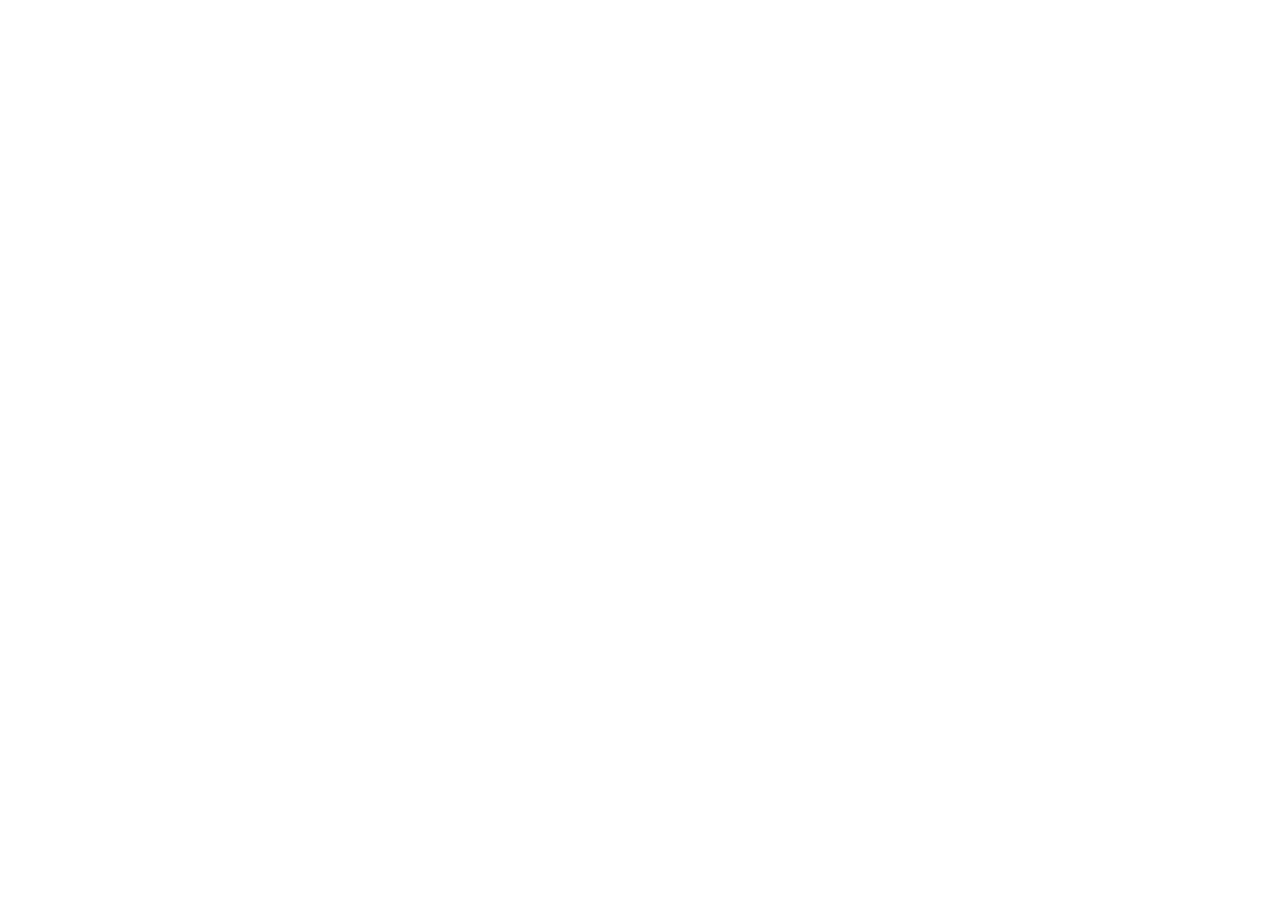
==== commit f8c42cef: "Redirect old website links to the research group organization" ====
--- a/index.html
+++ b/index.html
@@ -3,86 +3,14 @@
 <head>
   <meta charset="utf-8">
   <meta name="viewport" content="width=device-width, initial-scale=1">
-  <meta name="description" content="Yongwen Zhang (张永文) Research Group at Kunming University of Science and Technology. How does collective behavior emerge in the Earth system, and what can it teach us about complex systems more broadly? Statistical physics provides our main theoretical framework and methods for tracing the patterns we observe back to the interactions that produce them. In turn, we take questions raised by Earth observations as a starting point for developing new theories in complex systems science and statistical physics.">
-
-  <title>Yongwen Zhang (张永文) Research Group — Faculty of Science, Kunming University of Science and Technology</title>
-  <link rel="icon" href="assets/favicon.svg" type="image/svg+xml">
-  <link rel="stylesheet" href="assets/style.css">
+  <title>Site moved | Yongwen Zhang Research Group</title>
+  <link rel="canonical" href="https://yongwen-zhang-group.github.io/">
+  <script>
+    window.location.replace("https://yongwen-zhang-group.github.io" + location.pathname + location.search + location.hash);
+  </script>
+  <noscript><meta http-equiv="refresh" content="0; url=https://yongwen-zhang-group.github.io/"></noscript>
 </head>
 <body>
-  <a class="skip-link" href="#main">Skip to content</a>
-
-  <header class="site-header">
-    <a class="brand" href="#home" aria-label="Yongwen Zhang (张永文) Research Group home"><span class="brand-symbol" aria-hidden="true">YZ</span><span>Yongwen Zhang (张永文) Research Group<small>Faculty of Science, Kunming University of Science and Technology</small></span></a>
-    <nav aria-label="Main navigation"><a href="#research">Research</a><a href="#people">People</a><a href="#news">News</a><a href="#publications">Publications</a><a class="nav-contact" href="#contact">Join us <span aria-hidden="true">↗</span></a></nav>
-  </header>
-  <main id="main">
-    <section class="hero" id="home" aria-labelledby="hero-title">
-      <div class="hero-copy">
-        <h1 id="hero-title">Yongwen Zhang (张永文) Research Group</h1>
-        <p class="hero-subtitle">Complex Systems Science</p>
-        <p class="intro">How does collective behavior emerge in the Earth system, and what can it teach us about complex systems more broadly? Statistical physics provides our main theoretical framework and methods for tracing the patterns we observe back to the interactions that produce them. In turn, we take questions raised by Earth observations as a starting point for developing new theories in complex systems science and statistical physics.</p>
-        <a class="text-link" href="#research">Explore our research <span aria-hidden="true">↘</span></a>
-      </div>
-      <figure class="voyager">
-        <div class="voyager-image">
-          <img src="assets/voyager-pale-blue-dot.jpg" width="1000" height="989"
-               alt="Earth appears as a tiny speck of light in a pale sunbeam on the right.">
-        </div>
-        <figcaption>
-          <span class="voyager-title">Pale Blue Dot</span>
-          <span>Voyager 1 · 14 February 1990</span>
-          <span class="voyager-note">The speck in the sunbeam is Earth, seen from six billion kilometers away.</span>
-          <a href="https://www.jpl.nasa.gov/images/pia23645-pale-blue-dot-revisited/">NASA/JPL-Caltech · 2020 edition <span aria-hidden="true">↗</span></a>
-        </figcaption>
-      </figure>
-    </section>
-    <section class="section wrap" id="research" aria-labelledby="research-title">
-      <h2 id="research-title">Research</h2>
-      <div class="research-list"><article class="research-item"><figure class="research-figure"><img src="assets/research-earth-el-nino.jpg" alt="A satellite map shows a red band of above-average sea level stretching across the equatorial Pacific." width="1120" height="746" loading="lazy"><figcaption>Sea surface height during El Niño, 1–10 June 2023. Red marks higher-than-average sea levels and blue marks lower levels. <a href="https://science.nasa.gov/earth/earth-observatory/el-nino-returns-151481/">Lauren Dauphin / NASA Earth Observatory. Contains modified Copernicus Sentinel data (2023). <span aria-hidden="true">↗</span></a></figcaption></figure><div class="research-copy"><h3>Statistical physics of the Earth system</h3><p>How do interactions among the ocean, atmosphere and land give rise to patterns that span entire regions or persist across seasons? We combine Earth observations with network analysis and physical models to identify which interactions and feedbacks shape the behavior we see at larger scales.</p></div></article><article class="research-item"><figure class="research-figure"><img src="assets/research-collective-ising.png" alt="Two snapshots of the same lattice show small teal and ochre patches merging into larger domains." width="1036" height="512" loading="lazy"><figcaption>After a quench, patches of aligned spins grow in a two-dimensional Ising model. </figcaption></figure><div class="research-copy"><h3>Collective behavior and nonequilibrium dynamics</h3><p>The Earth system poses fundamental questions about systems far from equilibrium. For instance, why can the same disturbance produce different responses depending on the state of the system? We use simplified models and numerical experiments to work out which mechanisms matter and whether the resulting principles hold in other complex systems.</p></div></article></div>
-    </section>
-    <section class="people-section" id="people" aria-labelledby="people-title">
-      <div class="wrap">
-        <div class="section-title-row"><h2 id="people-title">People</h2></div>
-        <div class="people-grid"><article class="person person-featured"><div class="person-portrait portrait-cropped" style="aspect-ratio:1000/1000"><img src="assets/people/yongwen-zhang-talk.jpg" alt="Yongwen Zhang" style="width:176.000000%;height:117.400000%;left:-39.400000%;top:-15.400000%;" loading="lazy" decoding="async"></div><div class="person-copy"><p class="role team-leader">Team Leader</p><h3>Yongwen Zhang</h3><p class="person-bio">Yongwen Zhang is an associate professor at Kunming University of Science and Technology. He studied theoretical physics at the Institute of Theoretical Physics, Chinese Academy of Sciences, and carried out postdoctoral research at Bar-Ilan University. He uses statistical physics to study emergence in the Earth system. He is particularly interested in what Earth observations can teach us about the general principles governing complex systems away from equilibrium.</p><div class="person-links"><a href="https://lxy.kmust.edu.cn/info/1137/1726.htm">University profile <span aria-hidden="true">↗</span></a> <a href="https://scholar.google.com/citations?user=1YPtGSUAAAAJ&amp;hl=zh-CN">Google Scholar <span aria-hidden="true">↗</span></a></div></div></article></div>
-        <section class="students-section" id="group-members" aria-labelledby="students-title">
-          <h3 id="students-title">Group Members</h3>
-          <div class="students-grid"><article class="person"><div class="person-portrait portrait-cropped" style="aspect-ratio:432/540"><img src="assets/people/panjie-qiao.jpg" alt="Panjie Qiao" style="width:100.000000%;height:112.222222%;left:0.000000%;top:-2.222222%;" loading="lazy" decoding="async"></div><div class="person-copy"><p class="role">Associate Professor</p><h4>Panjie Qiao</h4><p class="person-bio">She uses network analysis and climate models to study extreme events, including heavy rainfall.</p></div></article><article class="person"><div class="person-portrait portrait-cropped" style="aspect-ratio:236/295"><img src="assets/people/xu-li.jpg" alt="Xu Li" style="width:125.000000%;height:140.000000%;left:-8.474576%;top:-15.932203%;" loading="lazy" decoding="async"></div><div class="person-copy"><p class="role">Associate Professor</p><h4>Xu Li</h4><p class="person-bio">He uses statistical physics to study phase transitions and the patterns that form in fluid flows.</p></div></article><article class="person"><div class="person-portrait portrait-cropped" style="aspect-ratio:216/270"><img src="assets/people/tingting-xue.jpg" alt="Tingting Xue" style="width:136.574074%;height:152.962963%;left:-17.592593%;top:-21.481481%;" loading="lazy" decoding="async"></div><div class="person-copy"><p class="role">Lecturer</p><h4>Tingting Xue</h4><p class="person-bio">She studies how interactions among individuals give rise to collective motion in animal groups.</p></div></article></div>
-          <section class="student-roster" id="students" aria-labelledby="current-students-title"><h4 id="current-students-title">Graduate Students</h4><div class="students-grid"><article class="person"><div class="person-portrait portrait-cropped" style="aspect-ratio:160/200"><img src="assets/people/students/tianlu-xiong.jpg" alt="Tianlu Xiong" style="width:155.000000%;height:124.000000%;left:-27.500000%;top:0.000000%;" loading="lazy" decoding="async"></div><div class="person-copy"><p class="role">PhD Student · 2023 cohort</p><h5>Tianlu Xiong</h5><p class="person-bio">Machine learning for earthquake prediction</p></div></article><article class="person"><div class="person-portrait"><img src="assets/people/students/dan-zhao.png" alt="Dan Zhao" loading="lazy" decoding="async"></div><div class="person-copy"><p class="role">PhD Student · 2024 cohort</p><h5>Dan Zhao</h5><p class="person-bio">Nonequilibrium dynamics and criticality in the Earth system</p></div></article><article class="person"><div class="person-portrait portrait-cropped" style="aspect-ratio:316/395"><img src="assets/people/students/zaibo-zhao.jpg" alt="Zaibo Zhao" style="width:100.000000%;height:106.582278%;left:0.000000%;top:0.000000%;" loading="lazy" decoding="async"></div><div class="person-copy"><p class="role">PhD Student · 2025 cohort</p><h5>Zaibo Zhao</h5><p class="person-bio">Complex systems theory and its applications to the Earth system</p></div></article><article class="person"><div class="person-portrait portrait-cropped" style="aspect-ratio:300/375"><img src="assets/people/students/shuo-yang.jpg" alt="Shuo Yang" style="width:100.000000%;height:112.266667%;left:0.000000%;top:-5.866667%;" loading="lazy" decoding="async"></div><div class="person-copy"><p class="role">PhD Student · 2026 cohort</p><h5>Shuo Yang</h5><p class="person-bio">Early warning of critical transitions in permafrost on the Tibetan Plateau</p></div></article><article class="person"><div class="person-portrait portrait-cropped" style="aspect-ratio:280/350"><img src="assets/people/students/haining-li.png" alt="Haining Li" style="width:100.000000%;height:112.571429%;left:0.000000%;top:-6.000000%;" loading="lazy" decoding="async"></div><div class="person-copy"><p class="role">Master’s Student · 2024 cohort</p><h5>Haining Li</h5><p class="person-bio">Synchronization of extreme particulate air pollution events across mainland Southeast Asia and southwestern China</p></div></article><article class="person"><div class="person-portrait portrait-cropped" style="aspect-ratio:280/350"><img src="assets/people/students/yunrui-li.jpg" alt="Yunrui Li" style="width:108.571429%;height:121.428571%;left:-4.285714%;top:-4.571429%;" loading="lazy" decoding="async"></div><div class="person-copy"><p class="role">Master’s Student · 2024 cohort</p><h5>Yunrui Li</h5><p class="person-bio">Seismology and collective motion</p></div></article><article class="person"><div class="person-portrait portrait-cropped" style="aspect-ratio:268/335"><img src="assets/people/students/qinqi-song.jpg" alt="Qinqi Song" style="width:105.597015%;height:113.134328%;left:-2.611940%;top:-2.388060%;" loading="lazy" decoding="async"></div><div class="person-copy"><p class="role">Master’s Student · 2025 cohort</p><h5>Qinqi Song</h5><p class="person-bio">Kármán vortex streets over the Tibetan Plateau</p></div></article><article class="person"><div class="person-portrait portrait-cropped" style="aspect-ratio:320/400"><img src="assets/people/students/nan-li.jpg" alt="Nan Li" style="width:100.937500%;height:113.250000%;left:-0.312500%;top:0.000000%;" loading="lazy" decoding="async"></div><div class="person-copy"><p class="role">Master’s Student · 2026 cohort</p><h5>Nan Li</h5><p class="person-bio">Genetic differentiation and collective transitions in adaptive networks of host recognition and gene flow</p></div></article><article class="person"><div class="person-portrait portrait-cropped" style="aspect-ratio:292/365"><img src="assets/people/students/bo-lu.jpg" alt="Bo Lu" style="width:101.027397%;height:113.150685%;left:-0.342466%;top:-1.095890%;" loading="lazy" decoding="async"></div><div class="person-copy"><p class="role">Master’s Student · 2026 cohort</p><h5>Bo Lu</h5><p class="person-bio">Studying earthquake catalogs using complex systems methods</p></div></article></div></section>
-        </section>
-        <section class="students-section" id="alumni" aria-labelledby="alumni-title"><h3 id="alumni-title">Alumni</h3><ul class="alumni-list"><li><span>Yuan Chen</span><small>PhD (2022 cohort) · Master’s (2020 cohort)</small></li><li><span>Ping Yu</span><small>Master’s (2020 cohort)</small></li><li><span>Yifan Cheng</span><small>Master’s (2021 cohort)</small></li><li><span>Haoyuan Zhang</span><small>Master’s (2021 cohort)</small></li><li><span>Siqiu Liu</span><small>Master’s (2022 cohort)</small></li><li><span>Yixin Li</span><small>Master’s (2023 cohort)</small></li></ul></section>
-      </div>
-    </section>
-    <section class="section wrap news-section" id="news" aria-labelledby="news-title">
-      <h2 id="news-title">News</h2>
-      <div class="news-list"><article class="news-item"><figure class="news-figure"><a href="assets/news-earth-emergence-figure-1.webp" aria-label="View full-size figure for What can Earth system science and complex systems science learn from each other?"><img src="assets/news-earth-emergence-preview.webp" alt="Two arrows connect Earth system science and complex systems science. Earth observations constrain theory, and complex systems theory helps explain emergent behavior on Earth." width="960" height="725" loading="lazy" decoding="async"></a><figcaption><a href="https://sss.bnu.edu.cn/sxwzx/cgsd/baedcfd6e5794ac796046c6e4a54a356.htm">Figure 1 from Zhang, Chen &amp; Fan (2026). <span aria-hidden="true">↗</span></a></figcaption></figure><div class="news-copy"><time datetime="2026-09-01">1 September 2026</time><h3><a href="https://doi.org/10.1016/j.fmre.2026.08.011">What can Earth system science and complex systems science learn from each other? <span aria-hidden="true">↗</span></a></h3><p>In a perspective in Fundamental Research, Yongwen Zhang, Deliang Chen and Jingfang Fan trace a two-way exchange through the idea of emergence. Concepts such as phase transitions help explain how abrupt changes can arise on Earth. In turn, observations of how Earth responds to disturbances suggest new directions for the theory of systems far from equilibrium.</p></div></article></div>
-    </section>
-    <section class="wrap bibliography" id="publications" aria-labelledby="publications-title">
-      <h2 id="publications-title">Publications</h2>
-      <p class="correspondence-key">* Corresponding author</p>
-      <nav class="year-nav" aria-label="Browse by publication year"><a href="#year-2026">2026</a> <a href="#year-2025">2025</a> <a href="#year-2024">2024</a> <a href="#year-2023">2023</a> <a href="#year-2022">2022</a> <a href="#year-2021">2021</a> <a href="#year-2020">2020</a> <a href="#year-2019">2019</a> <a href="#year-2018">2018</a> <a href="#year-2017">2017</a> <a href="#year-2016">2016</a></nav>
-      <section class="bibliography-year" aria-labelledby="year-2026"><h3 class="year-title" id="year-2026">2026</h3><ol class="citations"><li>Zaibo Zhao, <strong>Yongwen Zhang</strong><sup class="corresponding" title="Corresponding author" aria-label="Corresponding author">*</sup>, Dean Chen, Wenqi Liu, Jun Meng, Jingfang Fan, Xiaosong Chen, Jürgen Kurths. Anthropogenic fingerprints in global synchronization networks of high aerosol pollution events. <i>Communications Earth &amp; Environment</i> <b>7</b>, 119 (2026). <a href="https://doi.org/10.1038/s43247-025-03141-z">https://doi.org/10.1038/s43247-025-03141-z</a></li><li><strong>Yongwen Zhang</strong>, Deliang Chen, Jingfang Fan<sup class="corresponding" title="Corresponding author" aria-label="Corresponding author">*</sup>. Emergence at the crossroads of Earth system science and complex systems science. <i>Fundamental Research</i> (2026). <a href="https://doi.org/10.1016/j.fmre.2026.08.011">https://doi.org/10.1016/j.fmre.2026.08.011</a></li><li>Gaoke Hu, Jia-Qi Dong, <strong>Yongwen Zhang</strong>, Teng Liu, Wen-Long You, Maoxin Liu, Xiaosong Chen<sup class="corresponding" title="Corresponding author" aria-label="Corresponding author">*</sup>. Finite-size scaling behaviors of eigen microstates near the critical point. <i>Chinese Physics Letters</i> <b>43</b>, 020001 (2026). <a href="https://doi.org/10.1088/0256-307x/43/2/020001">https://doi.org/10.1088/0256-307x/43/2/020001</a></li><li>Han Huang, Tao Zou, Teng Liu, Hongyu Wang, Zhixuan Wang, Ningning Tao, Yanfang Li, Hao Fan, Fei Xie, Weidong Zhai, Guizhi Wang, <strong>Yongwen Zhang</strong>, Jingfang Fan, Song Qin<sup class="corresponding" title="Corresponding author" aria-label="Corresponding author">*</sup>, Minhan Dai<sup class="corresponding" title="Corresponding author" aria-label="Corresponding author">*</sup>, Xiaosong Chen<sup class="corresponding" title="Corresponding author" aria-label="Corresponding author">*</sup>. Holistic evolution of the Bohai Sea complex system: Insights from interacting drivers. <i>Marine Environmental Research</i> <b>216</b>, 107905 (2026). <a href="https://doi.org/10.1016/j.marenvres.2026.107905">https://doi.org/10.1016/j.marenvres.2026.107905</a></li><li>Lanye Zhang, Jun Meng<sup class="corresponding" title="Corresponding author" aria-label="Corresponding author">*</sup>, Ping Yu, Ziyan Wang, <strong>Yongwen Zhang</strong><sup class="corresponding" title="Corresponding author" aria-label="Corresponding author">*</sup>, Jingfang Fan<sup class="corresponding" title="Corresponding author" aria-label="Corresponding author">*</sup>. Multi-layer network analysis of three-dimensional atmospheric teleconnections. <i>Anthropocene</i> <b>56</b>, 100586 (2026). <a href="https://doi.org/10.1016/j.ancene.2026.100586">https://doi.org/10.1016/j.ancene.2026.100586</a></li><li>Yiran Xie, Teng Liu<sup class="corresponding" title="Corresponding author" aria-label="Corresponding author">*</sup>, Xuan Ma, Yingshuo Lyu, Xu Wang, Yatong Qian, <strong>Yongwen Zhang</strong>, Ming Wang<sup class="corresponding" title="Corresponding author" aria-label="Corresponding author">*</sup>, Xiaosong Chen<sup class="corresponding" title="Corresponding author" aria-label="Corresponding author">*</sup>. Warming-driven rise in soil moisture entropy signals growing instability risk in the Asian Water Tower. <i>Nature Communications</i> <b>17</b>, 10012 (2026). <a href="https://doi.org/10.1038/s41467-026-76955-w">https://doi.org/10.1038/s41467-026-76955-w</a></li></ol></section>
-<section class="bibliography-year" aria-labelledby="year-2025"><h3 class="year-title" id="year-2025">2025</h3><ol class="citations"><li>Ningning Tao, Xiaosong Chen<sup class="corresponding" title="Corresponding author" aria-label="Corresponding author">*</sup>, Fei Xie<sup class="corresponding" title="Corresponding author" aria-label="Corresponding author">*</sup>, <strong>Yongwen Zhang</strong>, Yan Xia, Xuan Ma, Han Huang, Hongyu Wang. A revisit of large-scale patterns in middle stratospheric circulation variations. <i>Entropy</i> <b>27</b>, 327 (2025). <a href="https://doi.org/10.3390/e27040327">https://doi.org/10.3390/e27040327</a></li><li>Wenliang Wang, Lei Zhou<sup class="corresponding" title="Corresponding author" aria-label="Corresponding author">*</sup>, Congcong He, <strong>Yongwen Zhang</strong>, Zhiqiang Gong, Na Ying, Panjie Qiao, Jianjun Wu, Hongquan Sun, Jingfang Fan<sup class="corresponding" title="Corresponding author" aria-label="Corresponding author">*</sup>. Complex network approaches for identifying global drought teleconnection patterns. <i>Global and Planetary Change</i> <b>255</b>, 105093 (2025). <a href="https://doi.org/10.1016/j.gloplacha.2025.105093">https://doi.org/10.1016/j.gloplacha.2025.105093</a></li><li>Hua Tu, Shang Wang, Jun Meng, <strong>Yongwen Zhang</strong>, Xiaosong Chen, Deliang Chen, Jingfang Fan<sup class="corresponding" title="Corresponding author" aria-label="Corresponding author">*</sup>. Eigen microstate analysis unveils climate dynamics. <i>Science China Physics, Mechanics &amp; Astronomy</i> <b>68</b>, 240511 (2025). <a href="https://doi.org/10.1007/s11433-024-2586-2">https://doi.org/10.1007/s11433-024-2586-2</a></li><li>Junhao Bian, Tao Huang, Xu Zhang, Chunping Wang<sup class="corresponding" title="Corresponding author" aria-label="Corresponding author">*</sup>, <strong>Yongwen Zhang</strong><sup class="corresponding" title="Corresponding author" aria-label="Corresponding author">*</sup>, Chunhua Zeng<sup class="corresponding" title="Corresponding author" aria-label="Corresponding author">*</sup>. Fluctuation-variable correlation as early warning signals of non-equilibrium critical transitions. <i>Physica A: Statistical Mechanics and its Applications</i> <b>661</b>, 130401 (2025). <a href="https://doi.org/10.1016/j.physa.2025.130401">https://doi.org/10.1016/j.physa.2025.130401</a></li><li>Zaibo Zhao, Yaoxi Li, <strong>Yongwen Zhang</strong><sup class="corresponding" title="Corresponding author" aria-label="Corresponding author">*</sup>. Scaling and clustering in Southern California earthquake sequences: Insights from percolation theory. <i>Entropy</i> <b>27</b>, 347 (2025). <a href="https://doi.org/10.3390/e27040347">https://doi.org/10.3390/e27040347</a></li><li>Panjie Qiao<sup class="corresponding" title="Corresponding author" aria-label="Corresponding author">*</sup>, Xiaojuan Wang, Wenqi Liu, Shuai Li, <strong>Yongwen Zhang</strong>, Guolin Feng<sup class="corresponding" title="Corresponding author" aria-label="Corresponding author">*</sup>, Jingfang Fan. Synchronization patterns of extreme rainfall events in Southwest China. <i>Climatic Change</i> <b>178</b>, 37 (2025). <a href="https://doi.org/10.1007/s10584-025-03882-y">https://doi.org/10.1007/s10584-025-03882-y</a></li><li>Siqiu Liu, <strong>Yongwen Zhang</strong><sup class="corresponding" title="Corresponding author" aria-label="Corresponding author">*</sup>. Unravelling the relationship between extreme precipitation duration and wet-day frequency at global scale. <i>Scientific Reports</i> <b>15</b>, 22943 (2025). <a href="https://doi.org/10.1038/s41598-025-06644-z">https://doi.org/10.1038/s41598-025-06644-z</a></li><li>Ya Gao, Jingfang Fan, <strong>Yongwen Zhang</strong>, Panjie Qiao, Wenqi Liu<sup class="corresponding" title="Corresponding author" aria-label="Corresponding author">*</sup>. Utilizing multilayer networks to explore minority languages phase transitions. <i>Information Processing &amp; Management</i> <b>62</b>, 104002 (2025). <a href="https://doi.org/10.1016/j.ipm.2024.104002">https://doi.org/10.1016/j.ipm.2024.104002</a></li></ol></section>
-<section class="bibliography-year" aria-labelledby="year-2024"><h3 class="year-title" id="year-2024">2024</h3><ol class="citations"><li>Haoyuan Zhang, Shuya Ke, Wenqi Liu, <strong>Yongwen Zhang</strong><sup class="corresponding" title="Corresponding author" aria-label="Corresponding author">*</sup>. A combining earthquake forecasting model between deep learning and epidemic-type aftershock sequence (ETAS) model. <i>Geophysical Journal International</i> <b>239</b>, 1545–1556 (2024). <a href="https://doi.org/10.1093/gji/ggae349">https://doi.org/10.1093/gji/ggae349</a></li><li>Chenhu Yuan, Panjie Qiao<sup class="corresponding" title="Corresponding author" aria-label="Corresponding author">*</sup>, Xiaojuan Wang, Wenqi Liu, Guolin Feng<sup class="corresponding" title="Corresponding author" aria-label="Corresponding author">*</sup>, Ning Zhao, <strong>Yongwen Zhang</strong>. A methodology for identifying southwest vortices in China. <i>Climate Dynamics</i> <b>62</b>, 10669–10681 (2024). <a href="https://doi.org/10.1007/s00382-024-07469-8">https://doi.org/10.1007/s00382-024-07469-8</a></li><li><strong>Yongwen Zhang</strong><sup class="corresponding" title="Corresponding author" aria-label="Corresponding author">*</sup>, Maoxin Liu, Gaoke Hu, Teng Liu, Xiaosong Chen<sup class="corresponding" title="Corresponding author" aria-label="Corresponding author">*</sup>. Eigen microstates in self-organized criticality. <i>Physical Review E</i> <b>109</b>, 044130 (2024). <a href="https://doi.org/10.1103/PhysRevE.109.044130">https://doi.org/10.1103/PhysRevE.109.044130</a></li><li><strong>Yongwen Zhang</strong><sup class="corresponding" title="Corresponding author" aria-label="Corresponding author">*</sup>, Maor Elbaz, Shlomo Havlin, Yosef Ashkenazy. Reduced seismic activity after mega earthquakes. <i>Communications Earth &amp; Environment</i> <b>5</b>, 297 (2024). <a href="https://doi.org/10.1038/s43247-024-01460-1">https://doi.org/10.1038/s43247-024-01460-1</a></li><li>Yuan Chen, Dean Chen, Linru Nie, Wenqi Liu, Jingfang Fan, Xiaosong Chen, <strong>Yongwen Zhang</strong><sup class="corresponding" title="Corresponding author" aria-label="Corresponding author">*</sup>. Seasonal predictability of the dominant surface ozone pattern over China linked to sea surface temperature. <i>npj Climate and Atmospheric Science</i> <b>7</b>, 17 (2024). <a href="https://doi.org/10.1038/s41612-023-00560-7">https://doi.org/10.1038/s41612-023-00560-7</a></li><li>Yifan Cheng, Panjie Qiao<sup class="corresponding" title="Corresponding author" aria-label="Corresponding author">*</sup>, Meiyi Hou, Yuan Chen, Wenqi Liu, <strong>Yongwen Zhang</strong><sup class="corresponding" title="Corresponding author" aria-label="Corresponding author">*</sup>. Unveiling amplified isolation in climate networks due to global warming. <i>Earth System Dynamics</i> <b>15</b>, 779–788 (2024). <a href="https://doi.org/10.5194/esd-15-779-2024">https://doi.org/10.5194/esd-15-779-2024</a></li></ol></section>
-<section class="bibliography-year" aria-labelledby="year-2023"><h3 class="year-title" id="year-2023">2023</h3><ol class="citations"><li>Haiming Kuai, Ping Yu, Wenqi Liu, <strong>Yongwen Zhang</strong><sup class="corresponding" title="Corresponding author" aria-label="Corresponding author">*</sup>, Jingfang Fan<sup class="corresponding" title="Corresponding author" aria-label="Corresponding author">*</sup>. Climate network analysis detects hot spots under anthropogenic climate change. <i>Atmosphere</i> <b>14</b>, 692 (2023). <a href="https://doi.org/10.3390/atmos14040692">https://doi.org/10.3390/atmos14040692</a></li><li>Ping Yu, <strong>Yongwen Zhang</strong><sup class="corresponding" title="Corresponding author" aria-label="Corresponding author">*</sup>, Jun Meng<sup class="corresponding" title="Corresponding author" aria-label="Corresponding author">*</sup>, Wenqi Liu. Statistical significance of PM2.5 and O3 trends in China under long-term memory effects. <i>Science of The Total Environment</i> <b>892</b>, 164598 (2023). <a href="https://doi.org/10.1016/j.scitotenv.2023.164598">https://doi.org/10.1016/j.scitotenv.2023.164598</a></li><li>Gaoke Hu, Yu Sun, Teng Liu, <strong>Yongwen Zhang</strong>, Maoxin Liu, Jingfang Fan, Wei Chen, Xiaosong Chen<sup class="corresponding" title="Corresponding author" aria-label="Corresponding author">*</sup>. Universality class of machine learning for critical phenomena. <i>Science China Physics, Mechanics &amp; Astronomy</i> <b>66</b>, 120511 (2023). <a href="https://doi.org/10.1007/s11433-023-2221-8">https://doi.org/10.1007/s11433-023-2221-8</a></li></ol></section>
-<section class="bibliography-year" aria-labelledby="year-2022"><h3 class="year-title" id="year-2022">2022</h3><ol class="citations"><li>Panjie Qiao, Zhiqiang Gong<sup class="corresponding" title="Corresponding author" aria-label="Corresponding author">*</sup>, Wenqi Liu<sup class="corresponding" title="Corresponding author" aria-label="Corresponding author">*</sup>, <strong>Yongwen Zhang</strong>, Guolin Feng. Asymmetrical synchronization of extreme rainfall events in southwest China. <i>International Journal of Climatology</i> <b>42</b>, 5935–5948 (2022). <a href="https://doi.org/10.1002/joc.7569">https://doi.org/10.1002/joc.7569</a></li><li>Ping Yu, Da Nian, Panjie Qiao, Wenqi Liu, <strong>Yongwen Zhang</strong><sup class="corresponding" title="Corresponding author" aria-label="Corresponding author">*</sup>. Memory behaviors of air pollutions and their spatial patterns in China. <i>Frontiers in Physics</i> <b>10</b>, 875357 (2022). <a href="https://doi.org/10.3389/fphy.2022.875357">https://doi.org/10.3389/fphy.2022.875357</a></li></ol></section>
-<section class="bibliography-year" aria-labelledby="year-2021"><h3 class="year-title" id="year-2021">2021</h3><ol class="citations"><li><strong>Yongwen Zhang</strong><sup class="corresponding" title="Corresponding author" aria-label="Corresponding author">*</sup>, Yosef Ashkenazy, Shlomo Havlin. Asymmetry in earthquake interevent time intervals. <i>Journal of Geophysical Research: Solid Earth</i> <b>126</b>, e2021JB022454 (2021). <a href="https://doi.org/10.1029/2021jb022454">https://doi.org/10.1029/2021jb022454</a></li><li>Panjie Qiao, Wenqi Liu<sup class="corresponding" title="Corresponding author" aria-label="Corresponding author">*</sup>, <strong>Yongwen Zhang</strong>, Zhiqiang Gong<sup class="corresponding" title="Corresponding author" aria-label="Corresponding author">*</sup>. Complex networks reveal teleconnections between the global SST and rainfall in Southwest China. <i>Atmosphere</i> <b>12</b>, 101 (2021). <a href="https://doi.org/10.3390/atmos12010101">https://doi.org/10.3390/atmos12010101</a></li><li>Xiaojie Chen, Na Ying, Dean Chen, <strong>Yongwen Zhang</strong>, Bo Lu, Jingfang Fan<sup class="corresponding" title="Corresponding author" aria-label="Corresponding author">*</sup>, Xiaosong Chen<sup class="corresponding" title="Corresponding author" aria-label="Corresponding author">*</sup>. Eigen microstates and their evolution of global ozone at different geopotential heights. <i>Chaos: An Interdisciplinary Journal of Nonlinear Science</i> <b>31</b>, 071102 (2021). <a href="https://doi.org/10.1063/5.0058599">https://doi.org/10.1063/5.0058599</a></li><li>Yu Sun, Gaoke Hu, <strong>Yongwen Zhang</strong>, Bo Lu, Zhenghui Lu, Jingfang Fan, Xiaoteng Li, Qimin Deng, Xiaosong Chen<sup class="corresponding" title="Corresponding author" aria-label="Corresponding author">*</sup>. Eigen microstates and their evolutions in complex systems. <i>Communications in Theoretical Physics</i> <b>73</b>, 065603 (2021). <a href="https://doi.org/10.1088/1572-9494/abf127">https://doi.org/10.1088/1572-9494/abf127</a></li><li>Panjie Qiao, Zhiqiang Gong<sup class="corresponding" title="Corresponding author" aria-label="Corresponding author">*</sup>, Wenqi Liu<sup class="corresponding" title="Corresponding author" aria-label="Corresponding author">*</sup>, <strong>Yongwen Zhang</strong>, Guolin Feng, Wenjie Dong. Extreme rainfall synchronization network between Southwest China and Asia–Pacific region. <i>Climate Dynamics</i> <b>57</b>, 3207–3221 (2021). <a href="https://doi.org/10.1007/s00382-021-05865-y">https://doi.org/10.1007/s00382-021-05865-y</a></li><li><strong>Yongwen Zhang</strong><sup class="corresponding" title="Corresponding author" aria-label="Corresponding author">*</sup>, Dong Zhou, Jingfang Fan, Warner Marzocchi, Yosef Ashkenazy, Shlomo Havlin. Improved earthquake aftershocks forecasting model based on long-term memory. <i>New Journal of Physics</i> <b>23</b>, 042001 (2021). <a href="https://doi.org/10.1088/1367-2630/abeb46">https://doi.org/10.1088/1367-2630/abeb46</a></li><li>Zijin Geng, <strong>Yongwen Zhang</strong><sup class="corresponding" title="Corresponding author" aria-label="Corresponding author">*</sup>, Bo Lu, Jingfang Fan, Ziming Zhao, Xiaosong Chen<sup class="corresponding" title="Corresponding author" aria-label="Corresponding author">*</sup>. Network-synchronization analysis reveals the weakening tropical circulations. <i>Geophysical Research Letters</i> <b>48</b>, e2021GL093582 (2021). <a href="https://doi.org/10.1029/2021gl093582">https://doi.org/10.1029/2021gl093582</a></li></ol></section>
-<section class="bibliography-year" aria-labelledby="year-2020"><h3 class="year-title" id="year-2020">2020</h3><ol class="citations"><li><strong>Yongwen Zhang</strong>, Jingfang Fan, Xiaoteng Li, Wenqi Liu, Xiaosong Chen<sup class="corresponding" title="Corresponding author" aria-label="Corresponding author">*</sup>. Evolution mechanism of principal modes in climate dynamics. <i>New Journal of Physics</i> <b>22</b>, 093077 (2020). <a href="https://doi.org/10.1088/1367-2630/abb89a">https://doi.org/10.1088/1367-2630/abb89a</a></li><li><strong>Yongwen Zhang</strong><sup class="corresponding" title="Corresponding author" aria-label="Corresponding author">*</sup>, Jingfang Fan, Warner Marzocchi, Avi Shapira, Rami Hofstetter, Shlomo Havlin, Yosef Ashkenazy. Scaling laws in earthquake memory for interevent times and distances. <i>Physical Review Research</i> <b>2</b>, 013264 (2020). <a href="https://doi.org/10.1103/physrevresearch.2.013264">https://doi.org/10.1103/physrevresearch.2.013264</a></li></ol></section>
-<section class="bibliography-year" aria-labelledby="year-2019"><h3 class="year-title" id="year-2019">2019</h3><ol class="citations"><li><strong>Yongwen Zhang</strong><sup class="corresponding" title="Corresponding author" aria-label="Corresponding author">*</sup>, Jingfang Fan, Xiaosong Chen, Yosef Ashkenazy, Shlomo Havlin. Significant impact of Rossby waves on air pollution detected by network analysis. <i>Geophysical Research Letters</i> <b>46</b>, 12476–12485 (2019). <a href="https://doi.org/10.1029/2019gl084649">https://doi.org/10.1029/2019gl084649</a></li><li>Gaoke Hu, Ping Lin, <strong>Yongwen Zhang</strong>, Liangsheng Li, Lei Yang, Xiaosong Chen<sup class="corresponding" title="Corresponding author" aria-label="Corresponding author">*</sup>. Size scaling relation of velocity field in granular flows and the Beverloo law. <i>Granular Matter</i> <b>21</b>, 21 (2019). <a href="https://doi.org/10.1007/s10035-019-0872-z">https://doi.org/10.1007/s10035-019-0872-z</a></li><li><strong>Yongwen Zhang</strong>, Gaoke Hu, Xiaosong Chen, Wei Chen<sup class="corresponding" title="Corresponding author" aria-label="Corresponding author">*</sup>, Wenqi Liu<sup class="corresponding" title="Corresponding author" aria-label="Corresponding author">*</sup>. Study of the shear-rate dependence of granular friction based on community detection. <i>Science China Physics, Mechanics &amp; Astronomy</i> <b>62</b>, 40511 (2019). <a href="https://doi.org/10.1007/s11433-018-9295-2">https://doi.org/10.1007/s11433-018-9295-2</a></li></ol></section>
-<section class="bibliography-year" aria-labelledby="year-2018"><h3 class="year-title" id="year-2018">2018</h3><ol class="citations"><li><strong>Yongwen Zhang</strong>, Dean Chen, Jingfang Fan, Shlomo Havlin, Xiaosong Chen<sup class="corresponding" title="Corresponding author" aria-label="Corresponding author">*</sup>. Correlation and scaling behaviors of fine particulate matter (PM2.5) concentration in China. <i>EPL</i> <b>122</b>, 58003 (2018). <a href="https://doi.org/10.1209/0295-5075/122/58003">https://doi.org/10.1209/0295-5075/122/58003</a></li><li>Jia-Qi Dong, Zhou Shen, <strong>Yongwen Zhang</strong>, Zi-Gang Huang, Liang Huang<sup class="corresponding" title="Corresponding author" aria-label="Corresponding author">*</sup>, Xiaosong Chen<sup class="corresponding" title="Corresponding author" aria-label="Corresponding author">*</sup>. Finite-size scaling of clique percolation on two-dimensional Moore lattices. <i>Physical Review E</i> <b>97</b>, 052133 (2018). <a href="https://doi.org/10.1103/physreve.97.052133">https://doi.org/10.1103/physreve.97.052133</a></li><li>Xin Zhang, Gaoke Hu, <strong>Yongwen Zhang</strong>, Xiaoteng Li, Xiaosong Chen<sup class="corresponding" title="Corresponding author" aria-label="Corresponding author">*</sup>. Finite-size scaling of correlation functions in finite systems. <i>Science China Physics, Mechanics &amp; Astronomy</i> <b>61</b>, 120511 (2018). <a href="https://doi.org/10.1007/s11433-018-9266-x">https://doi.org/10.1007/s11433-018-9266-x</a></li><li>Bo Yang<sup class="corresponding" title="Corresponding author" aria-label="Corresponding author">*</sup>, <strong>Yongwen Zhang</strong>, Wenqi Liu, Xiaosong Chen. Self-questioning dynamical evolutionary game in small-world networks. <i>SCIENTIA SINICA Physica, Mechanica &amp; Astronomica</i> <b>48</b>, 050501 (2018). <a href="https://doi.org/10.1360/sspma2018-00032">https://doi.org/10.1360/sspma2018-00032</a></li></ol></section>
-<section class="bibliography-year" aria-labelledby="year-2017"><h3 class="year-title" id="year-2017">2017</h3><ol class="citations"><li>Di Chen, <strong>Yongwen Zhang</strong><sup class="corresponding" title="Corresponding author" aria-label="Corresponding author">*</sup>, Xuexi Tie. A study on PM2.5 distribution over China using principal component analyses. <i>SCIENTIA SINICA Physica, Mechanica &amp; Astronomica</i> <b>47</b>, 020501 (2017). <a href="https://doi.org/10.1360/sspma2016-00367">https://doi.org/10.1360/sspma2016-00367</a></li></ol></section>
-<section class="bibliography-year" aria-labelledby="year-2016"><h3 class="year-title" id="year-2016">2016</h3><ol class="citations"><li><strong>Yong-Wen Zhang</strong>, Xiao-Song Chen, Wei Chen<sup class="corresponding" title="Corresponding author" aria-label="Corresponding author">*</sup>. Study of friction between liquid crystals and crystalline surfaces by molecular dynamic simulations. <i>Communications in Theoretical Physics</i> <b>66</b>, 467–473 (2016). <a href="https://doi.org/10.1088/0253-6102/66/4/467">https://doi.org/10.1088/0253-6102/66/4/467</a></li></ol></section>
-    </section>
-    <section class="contact-section" id="contact" aria-labelledby="contact-title">
-      <figure class="contact-photo">
-        <img src="assets/group-hike-dianchi-2026.jpg" width="1706" height="1279" loading="lazy"
-             alt="Research group members standing together on the shore of Dianchi Lake.">
-        <figcaption>Group hike at Dianchi Lake · <time datetime="2026-05-29">29 May 2026</time></figcaption>
-      </figure>
-      <h2 id="contact-title">Join us &amp; contact</h2>
-      <div class="contact-details"><p>We welcome applications from prospective master’s students, PhD students and postdoctoral researchers. For applications or research collaborations, email Yongwen Zhang with a brief introduction and the questions you would like to explore.</p><a class="contact-link" href="mailto:zhangyw@kust.edu.cn">zhangyw@kust.edu.cn <span aria-hidden="true">↗</span></a><p>Department of Systems Science, Faculty of Science, Kunming University of Science and Technology, Kunming, Yunnan, China</p><p>Yunnan Key Laboratory of Complex Systems and Brain-Inspired Intelligence, Kunming 650500, Yunnan, China</p></div>
-    </section>
-  </main>
-  <footer class="wrap"><span>Yongwen Zhang (张永文) Research Group</span><span>Faculty of Science, Kunming University of Science and Technology</span><a href="#home">Back to top ↑</a></footer>
+  <main><p>The Yongwen Zhang Research Group website has moved. <a href="https://yongwen-zhang-group.github.io/">Visit the group homepage.</a></p></main>
 </body>
 </html>
